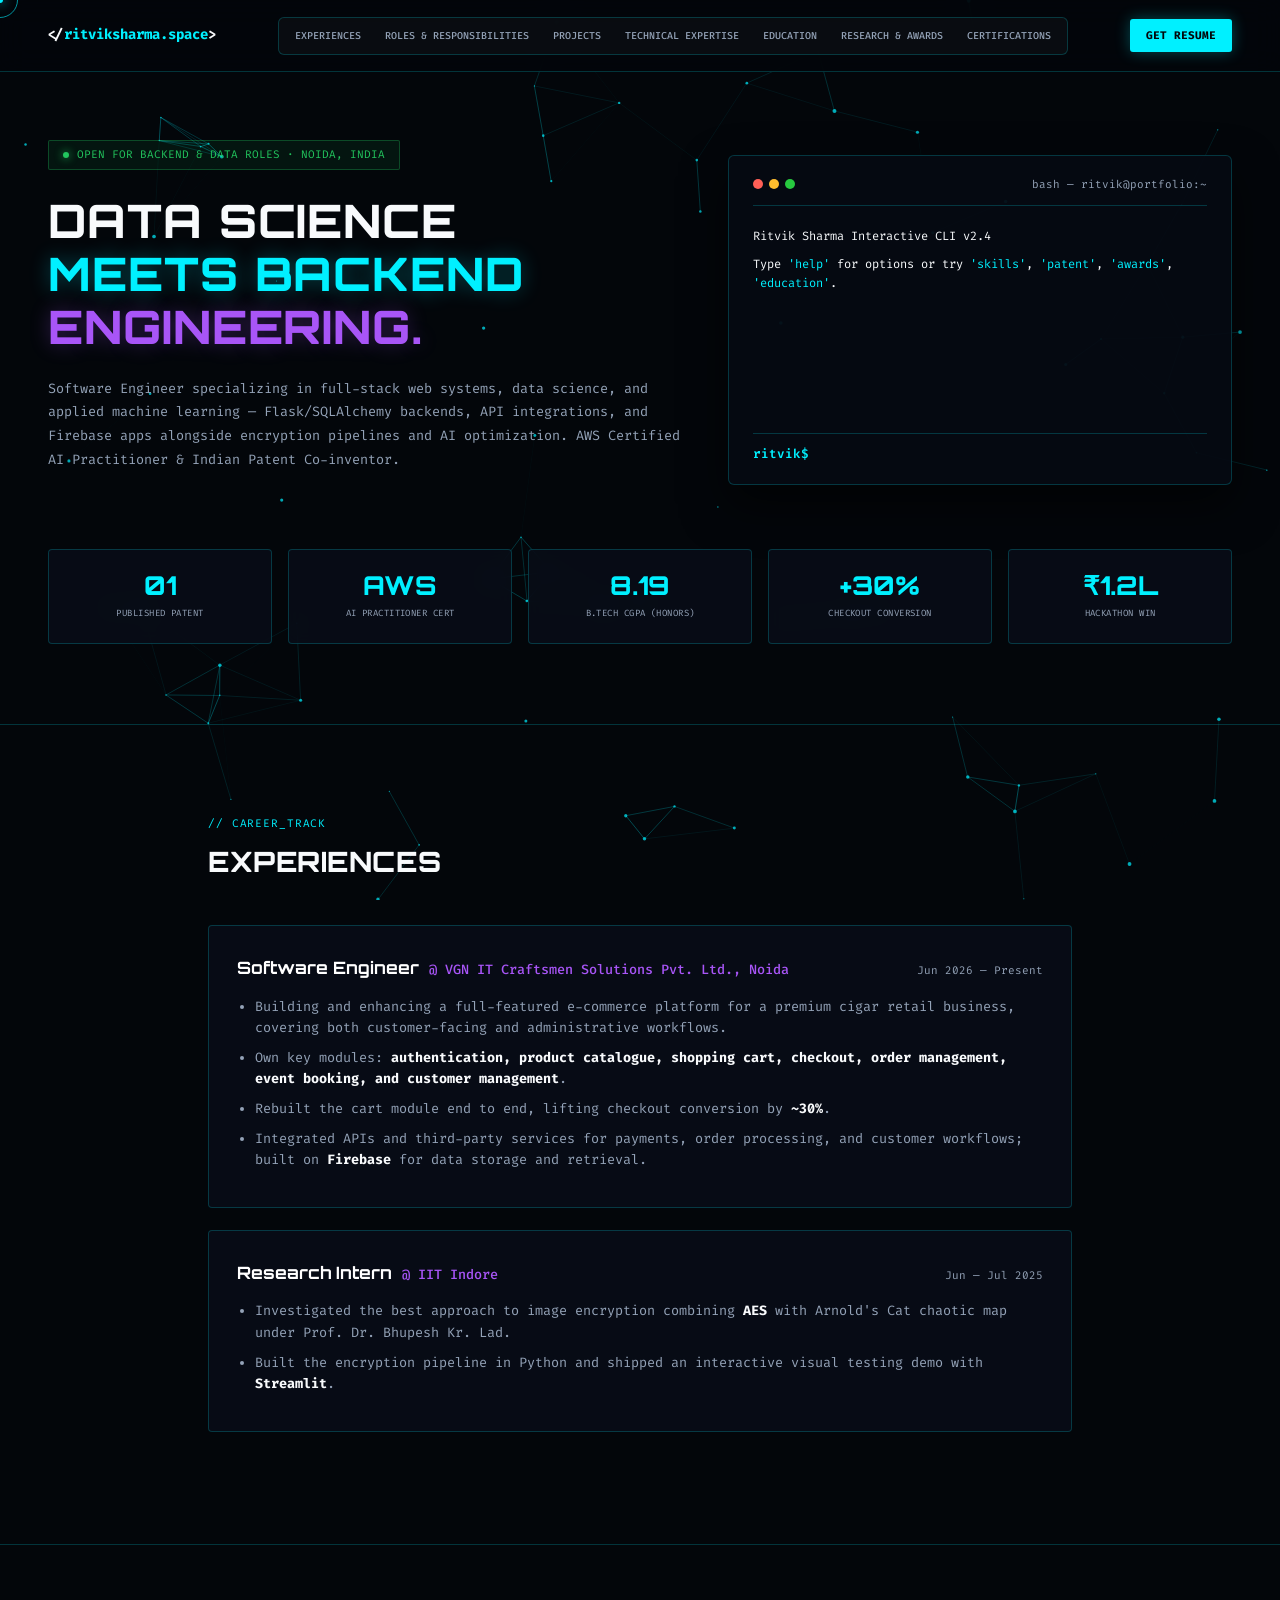
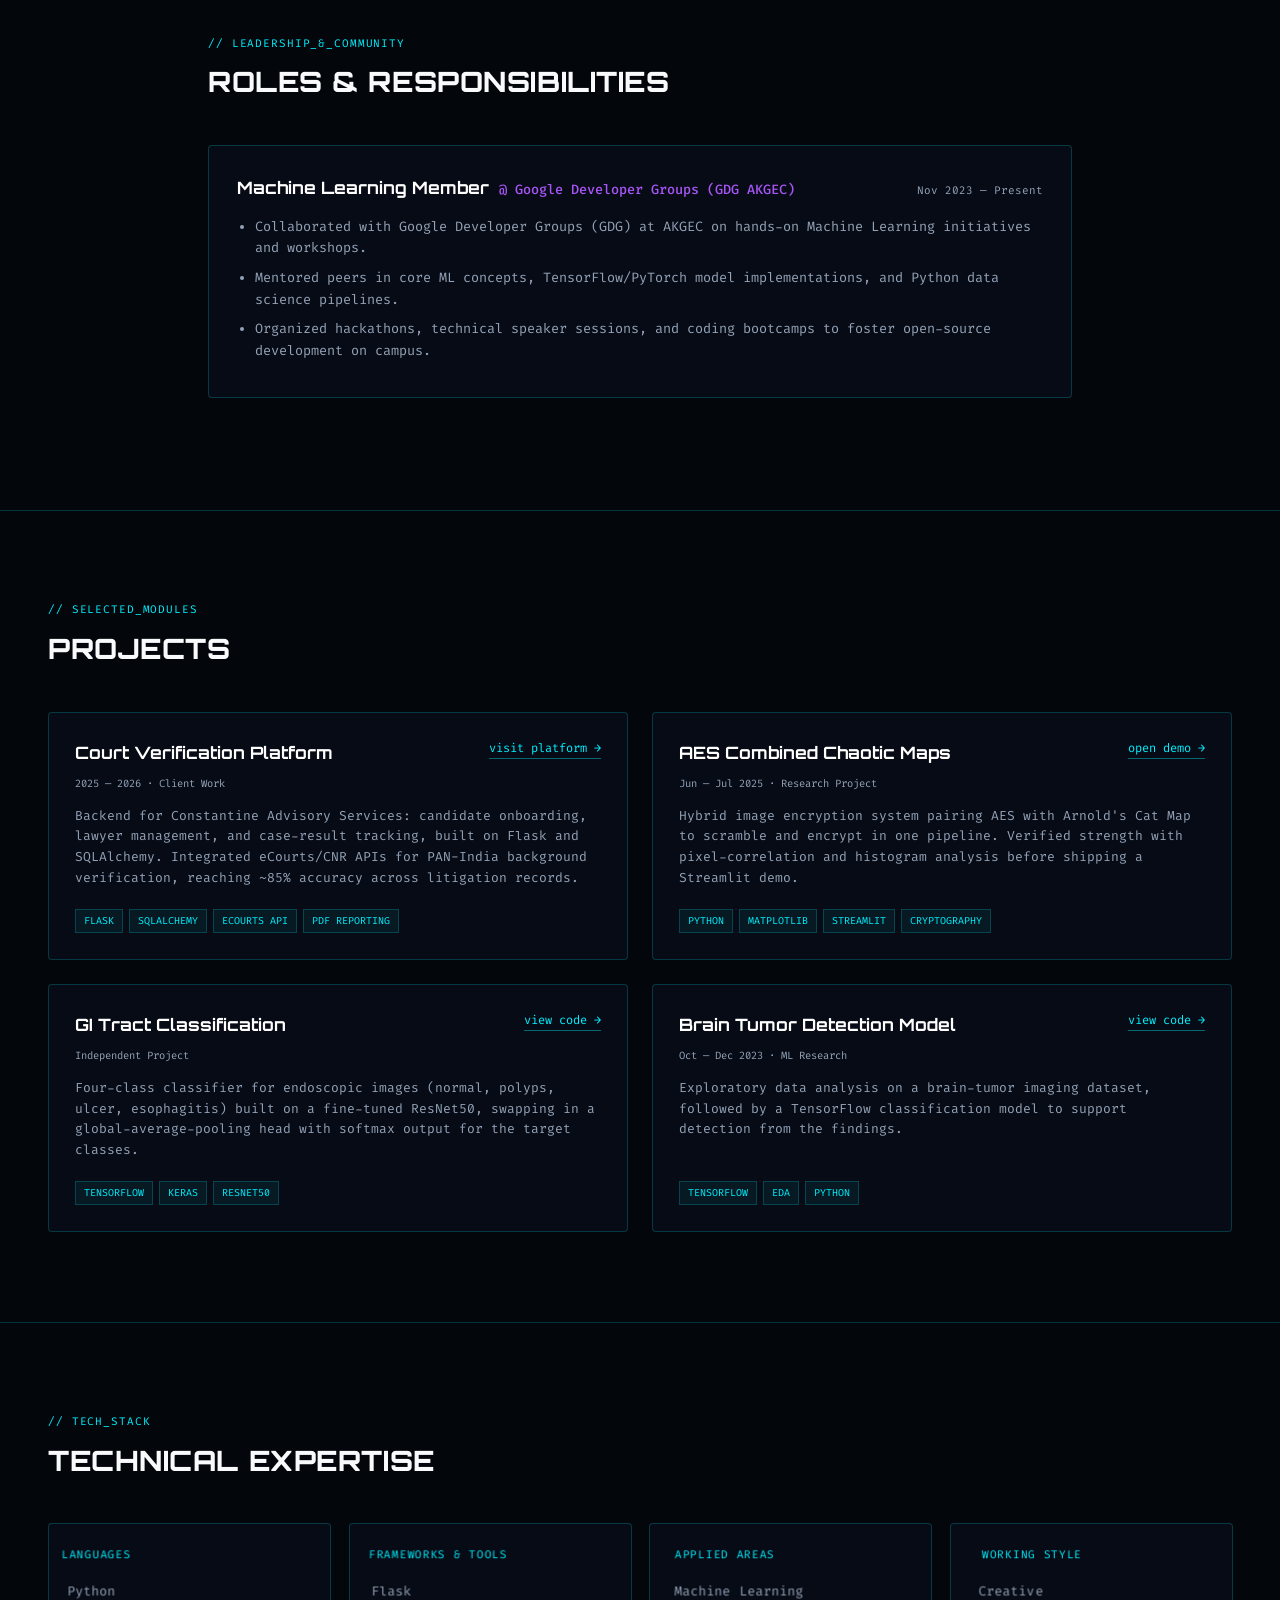
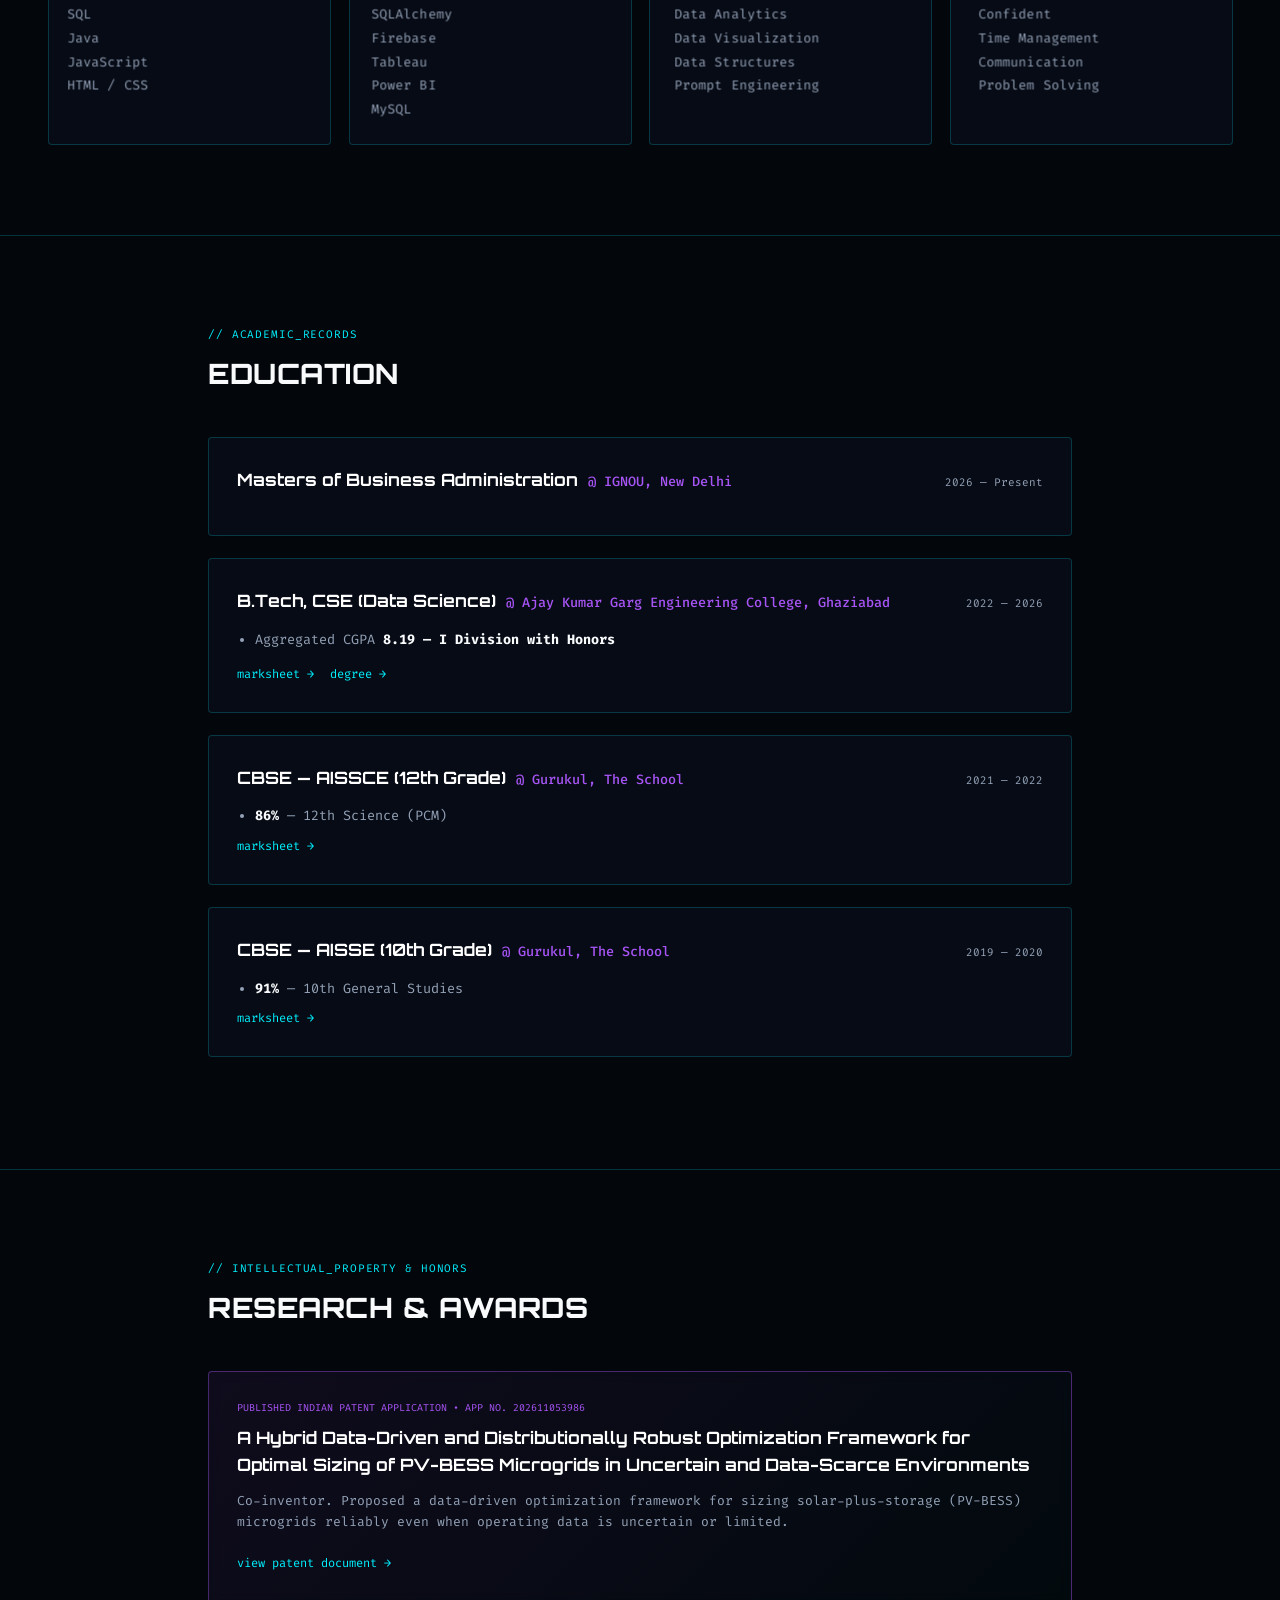
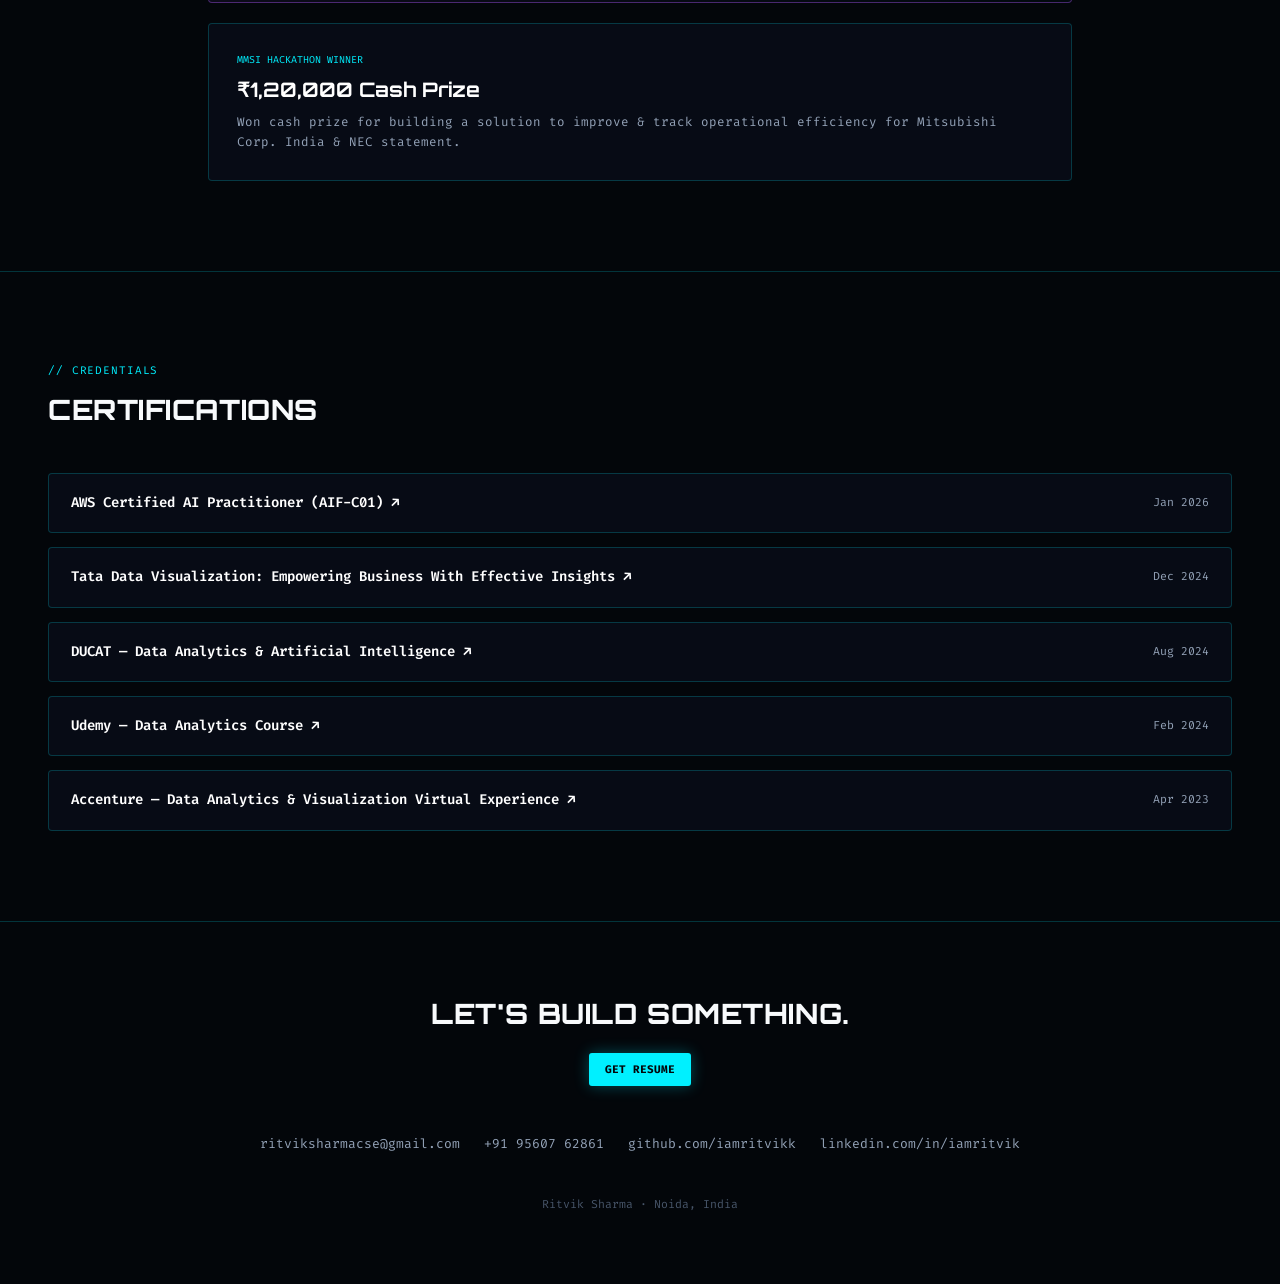
==== index.html @ 4db5ee93 "Rename Gemini Portfolio.html to index.html" ====
<!DOCTYPE html>
<html lang="en">
<head>
<meta charset="UTF-8">
<meta name="viewport" content="width=device-width, initial-scale=1.0">
<title>Ritvik Sharma — Software Engineer & Data Scientist</title>

<!-- Fonts: Orbitron (Headings) & Fira Code (Tech Body) -->
<link rel="preconnect" href="https://fonts.googleapis.com">
<link rel="preconnect" href="https://fonts.gstatic.com" crossorigin>
<link href="https://fonts.googleapis.com/css2?family=Fira+Code:wght@400;500;600;700&family=Orbitron:wght@600;700;800;900&display=swap" rel="stylesheet">

<style>
  :root {
    --space-black: #03060a;
    --card-bg: rgba(9, 14, 24, 0.85);
    --border-color: rgba(0, 240, 255, 0.2);
    --border-hover: rgba(0, 240, 255, 0.6);
    
    --text-primary: #f8fafc;
    --text-muted: #94a3b8;
    --text-faint: #475569;
    
    --cyan: #00f0ff;
    --cyan-dim: rgba(0, 240, 255, 0.1);
    --cyan-glow: rgba(0, 240, 255, 0.3);
    --purple: #a855f7;
    --green: #22c55e;
    
    --font-heading: 'Orbitron', sans-serif;
    --font-code: 'Fira Code', monospace;
  }

  *, *::before, *::after { box-sizing: border-box; }
  html { scroll-behavior: smooth; }
  
  body {
    margin: 0;
    background: var(--space-black);
    color: var(--text-primary);
    font-family: var(--font-code);
    line-height: 1.6;
    overflow-x: hidden;
    cursor: none;
  }

  #canvas-space {
    position: fixed; inset: 0; z-index: -1; pointer-events: none;
  }

  ::selection { background: var(--cyan); color: #000; }
  a { color: inherit; text-decoration: none; }

  /* Custom Cursor */
  .cursor-dot {
    position: fixed; top: 0; left: 0; width: 6px; height: 6px;
    background: var(--cyan); border-radius: 50%; pointer-events: none; z-index: 9999;
    box-shadow: 0 0 12px var(--cyan); transform: translate(-50%, -50%);
  }
  .cursor-ring {
    position: fixed; top: 0; left: 0; width: 36px; height: 36px;
    border: 1px solid var(--cyan); border-radius: 50%; pointer-events: none; z-index: 9998;
    transform: translate(-50%, -50%); transition: width 0.2s, height 0.2s, background 0.2s;
    opacity: 0.6;
  }
  .cursor-ring.hover {
    width: 52px; height: 52px; background: rgba(0, 240, 255, 0.1); opacity: 1;
  }
  @media (pointer: coarse){ .cursor-dot, .cursor-ring { display: none; } body { cursor: auto; } }

  .container { max-width: 1240px; margin: 0 auto; padding: 0 28px; }
  .container-narrow { max-width: 920px; margin: 0 auto; padding: 0 28px; }

  /* Navbar */
  nav {
    position: fixed; top: 0; left: 0; right: 0; z-index: 500;
    height: 72px; background: rgba(3, 6, 10, 0.9);
    backdrop-filter: blur(14px); border-bottom: 1px solid var(--border-color);
    display: flex; align-items: center;
  }
  nav .container { display: flex; justify-content: space-between; align-items: center; width: 100%; }
  
  /* Brand Logo */
  .logo { font-size: 14px; font-weight: 700; color: var(--text-primary); font-family: var(--font-code); }
  .logo span { color: var(--cyan); font-weight: 800; }
  
  /* Nav Tabs */
  .nav-menu { 
    display: flex; 
    gap: 4px; 
    background: rgba(255, 255, 255, 0.03); 
    padding: 5px 6px; 
    border-radius: 6px; 
    border: 1px solid var(--border-color); 
    font-family: var(--font-code);
  }
  .nav-menu a { 
    font-size: 10px; 
    color: var(--text-muted); 
    padding: 5px 10px; 
    border-radius: 4px; 
    transition: all 0.2s ease; 
    font-weight: 500;
  }
  .nav-menu a:hover { 
    color: var(--cyan); 
    background: rgba(0, 240, 255, 0.1); 
    box-shadow: 0 0 10px rgba(0, 240, 255, 0.2); 
  }
  
  .btn-cv {
    font-size: 11px; font-weight: 700; color: var(--space-black);
    background: var(--cyan); padding: 8px 16px; border-radius: 3px;
    box-shadow: 0 0 15px var(--cyan-glow); transition: 0.2s ease;
    font-family: var(--font-code);
  }
  .btn-cv:hover { transform: translateY(-2px); box-shadow: 0 0 25px var(--cyan); }

  /* Hero Section */
  header.hero { padding: 140px 0 60px; }
  .hero-grid { 
    display: grid; 
    grid-template-columns: 1.2fr 0.95fr; 
    gap: 44px; 
    align-items: center; 
  }
  
  .badge {
    display: inline-flex; align-items: center; gap: 8px;
    font-size: 11px; color: var(--green); background: rgba(34, 197, 94, 0.08);
    border: 1px solid rgba(34, 197, 94, 0.3); padding: 5px 14px; margin-bottom: 24px;
    border-radius: 2px; font-family: var(--font-code);
  }
  .badge-dot { width: 6px; height: 6px; background: var(--green); border-radius: 50%; box-shadow: 0 0 8px var(--green); }

  h1.title {
    font-family: var(--font-heading) !important;
    font-size: clamp(32px, 3.6vw, 48px);
    font-weight: 800;
    line-height: 1.15;
    letter-spacing: 0.02em;
    margin: 0 0 24px;
    text-transform: uppercase;
  }
  h1.title .line-cyan { color: var(--cyan); text-shadow: 0 0 20px rgba(0,240,255,0.3); }
  h1.title .line-purple { color: var(--purple); text-shadow: 0 0 20px rgba(168,85,247,0.3); }

  p.tagline { font-size: 13.5px; color: var(--text-muted); margin-bottom: 28px; line-height: 1.75; max-width: 640px; font-family: var(--font-code); }

  /* Terminal Box */
  .terminal-box {
    background: rgba(6, 10, 18, 0.95);
    border: 1px solid var(--border-color);
    border-radius: 6px;
    padding: 20px 24px;
    font-size: 12.5px;
    box-shadow: 0 20px 45px rgba(0,0,0,0.6);
    width: 100%;
    min-height: 330px;
    display: flex; flex-direction: column; justify-content: space-between;
    font-family: var(--font-code);
  }
  .term-header {
    display: flex; align-items: center; justify-content: space-between;
    border-bottom: 1px solid var(--border-color);
    padding-bottom: 12px; margin-bottom: 16px;
  }
  .term-dots { display: flex; gap: 6px; }
  .term-btn { width: 10px; height: 10px; border-radius: 50%; }
  .term-btn.red { background: #ff5f56; }
  .term-btn.yellow { background: #ffbd2e; }
  .term-btn.green { background: #27c93f; }
  .term-title { font-size: 11px; color: var(--text-muted); }

  .term-body {
    height: 200px;
    overflow-y: auto;
    font-family: var(--font-code);
    padding-right: 6px;
  }
  .term-body::-webkit-scrollbar { width: 4px; }
  .term-body::-webkit-scrollbar-thumb { background: var(--border-color); border-radius: 4px; }
  
  .term-line { margin-bottom: 8px; font-size: 12px; }
  .term-prompt { color: var(--cyan); font-weight: 600; }
  .term-input {
    background: none; border: none; color: var(--text-primary);
    font-family: inherit; font-size: inherit; outline: none; width: 75%;
  }

  /* 5-Metrics Grid */
  .metrics-grid {
    display: grid;
    grid-template-columns: repeat(5, 1fr);
    gap: 16px;
    margin: 50px 0 20px;
  }
  .metric-card {
    background: var(--card-bg);
    border: 1px solid var(--border-color);
    padding: 22px 14px;
    text-align: center;
    backdrop-filter: blur(8px);
    transition: transform 0.25s ease, border-color 0.25s ease, box-shadow 0.25s ease;
    border-radius: 4px;
  }
  .metric-card:hover { 
    transform: translateY(-4px); 
    border-color: var(--cyan); 
    box-shadow: 0 10px 25px -10px var(--cyan-glow); 
  }
  .metric-num { 
    font-family: var(--font-heading) !important; 
    font-size: 26px; 
    font-weight: 800; 
    color: var(--cyan); 
    line-height: 1; 
  }
  .metric-label { font-size: 9px; color: var(--text-muted); margin-top: 8px; letter-spacing: 0.05em; text-transform: uppercase; font-family: var(--font-code); }

  /* Section Styling */
  section { padding: 90px 0; border-top: 1px solid var(--border-color); }
  .sec-tag { font-size: 11px; color: var(--cyan); margin-bottom: 8px; letter-spacing: 0.08em; font-family: var(--font-code); }
  .sec-title { font-family: var(--font-heading) !important; font-size: 28px; font-weight: 800; margin: 0 0 40px; letter-spacing: 0.02em; text-transform: uppercase; }

  /* Cards Layout */
  .exp-card {
    background: var(--card-bg); border: 1px solid var(--border-color);
    padding: 28px; margin-bottom: 22px; backdrop-filter: blur(8px);
    transition: 0.25s ease; border-radius: 4px;
  }
  .exp-card:hover { border-color: var(--border-hover); }
  .exp-head { display: flex; justify-content: space-between; align-items: baseline; margin-bottom: 14px; flex-wrap: wrap; gap: 8px; }
  .exp-role { font-size: 17px; font-weight: 700; color: #fff; font-family: var(--font-heading); }
  .exp-company { color: var(--purple); font-size: 13.5px; font-weight: 500; }
  .exp-date { font-size: 11px; color: var(--text-muted); font-family: var(--font-code); }
  .exp-list { padding-left: 18px; margin: 0; font-size: 13.5px; color: var(--text-muted); font-family: var(--font-code); }
  .exp-list li { margin-bottom: 8px; }
  .exp-list li strong { color: var(--text-primary); }

  .grid-2 { display: grid; grid-template-columns: 1fr 1fr; gap: 24px; }
  .proj-card {
    background: var(--card-bg); border: 1px solid var(--border-color);
    padding: 26px; backdrop-filter: blur(8px); transition: 0.25s ease;
    display: flex; flex-direction: column; justify-content: space-between; border-radius: 4px;
  }
  .proj-card:hover { border-color: var(--cyan); transform: translateY(-3px); }
  .proj-header { display: flex; justify-content: space-between; align-items: flex-start; margin-bottom: 10px; }
  .proj-title { font-size: 17px; font-weight: 700; margin: 0; color: #fff; font-family: var(--font-heading); }
  .proj-link { font-size: 12px; color: var(--cyan); border-bottom: 1px solid rgba(0,240,255,0.4); font-family: var(--font-code); }
  .proj-link:hover { border-color: var(--cyan); }
  .proj-date { font-size: 10.5px; color: var(--text-muted); margin-bottom: 10px; font-family: var(--font-code); }
  .proj-desc { font-size: 13px; color: var(--text-muted); margin-bottom: 20px; line-height: 1.6; font-family: var(--font-code); }
  .tags { display: flex; gap: 6px; flex-wrap: wrap; font-family: var(--font-code); }
  .tag { font-size: 10px; background: rgba(0,240,255,0.06); border: 1px solid var(--border-color); color: var(--cyan); padding: 3px 8px; }

  /* Interactive Parallax 3D Tilt Skill Box */
  .skills-grid { display: grid; grid-template-columns: repeat(4, 1fr); gap: 18px; perspective: 1000px; }
  .skill-box {
    background: var(--card-bg); border: 1px solid var(--border-color);
    padding: 24px; border-radius: 4px;
    transition: transform 0.15s ease-out, border-color 0.25s ease, box-shadow 0.25s ease;
    transform-style: preserve-3d;
    will-change: transform;
  }
  .skill-box:hover {
    border-color: var(--cyan);
    box-shadow: 0 12px 30px -10px var(--cyan-glow);
  }
  .skill-title { font-size: 11px; color: var(--cyan); margin-bottom: 14px; letter-spacing: 0.05em; font-family: var(--font-code); transform: translateZ(20px); }
  .skill-items { font-size: 13px; color: var(--text-muted); line-height: 1.8; font-family: var(--font-code); transform: translateZ(10px); }

  .cert-list { display: flex; flex-direction: column; gap: 14px; }
  .cert-row {
    background: var(--card-bg); border: 1px solid var(--border-color);
    padding: 18px 22px; display: flex; justify-content: space-between; align-items: center;
    transition: border-color 0.2s ease; text-decoration: none; border-radius: 4px;
  }
  .cert-row:hover { border-color: var(--cyan); }
  .cert-name { font-size: 14px; font-weight: 600; color: #fff; font-family: var(--font-code); }
  .cert-date { font-size: 11.5px; color: var(--text-muted); font-family: var(--font-code); }

  /* Contact Links */
  .contact-links { display: flex; justify-content: center; gap: 24px; flex-wrap: wrap; margin-top: 24px; font-size: 13px; font-family: var(--font-code); }
  .contact-links a { color: var(--text-muted); border-bottom: 1px solid transparent; transition: 0.2s ease; }
  .contact-links a:hover { color: var(--cyan); border-color: var(--cyan); }

  @media (max-width: 960px) {
    .hero-grid, .grid-2 { grid-template-columns: 1fr; }
    .metrics-grid { grid-template-columns: repeat(3, 1fr); }
    .skills-grid { grid-template-columns: 1fr 1fr; }
    .nav-menu { display: none; }
  }
  @media (max-width: 600px) {
    .metrics-grid { grid-template-columns: repeat(2, 1fr); }
    .skills-grid { grid-template-columns: 1fr; }
  }
</style>
</head>
<body>

<canvas id="canvas-space"></canvas>

<div class="cursor-dot"></div>
<div class="cursor-ring"></div>

<nav>
  <div class="container">
    <div class="logo">&lt;/<span>ritviksharma.space</span>&gt;</div>
    <div class="nav-menu">
      <a href="#exp">EXPERIENCES</a>
      <a href="#roles">ROLES & RESPONSIBILITIES</a>
      <a href="#projects">PROJECTS</a>
      <a href="#skills">TECHNICAL EXPERTISE</a>
      <a href="#education">EDUCATION</a>
      <a href="#patent">RESEARCH & AWARDS</a>
      <a href="#certs">CERTIFICATIONS</a>
    </div>
    <a href="https://drive.google.com/file/d/1qfiK1FKWJIVR60XQjQJzer3CBf5cK1Fj/view?usp=sharing" target="_blank" class="btn-cv">GET RESUME</a>
  </div>
</nav>

<header class="hero">
  <div class="container">
    <div class="hero-grid">
      <div>
        <div class="badge"><span class="badge-dot"></span> OPEN FOR BACKEND & DATA ROLES · NOIDA, INDIA</div>
        <h1 class="title">
          DATA SCIENCE<br>
          <span class="line-cyan">MEETS BACKEND</span><br>
          <span class="line-purple">ENGINEERING.</span>
        </h1>
        <p class="tagline">Software Engineer specializing in full-stack web systems, data science, and applied machine learning — Flask/SQLAlchemy backends, API integrations, and Firebase apps alongside encryption pipelines and AI optimization. AWS Certified AI Practitioner & Indian Patent Co-inventor.</p>
      </div>

      <!-- Desktop Terminal -->
      <div class="terminal-box">
        <div class="term-header">
          <div class="term-dots">
            <div class="term-btn red"></div>
            <div class="term-btn yellow"></div>
            <div class="term-btn green"></div>
          </div>
          <span class="term-title">bash — ritvik@portfolio:~</span>
        </div>
        <div class="term-body" id="term-output">
          <div class="term-line">Ritvik Sharma Interactive CLI v2.4</div>
          <div class="term-line">Type <span style="color:var(--cyan)">'help'</span> for options or try <span style="color:var(--cyan)">'skills'</span>, <span style="color:var(--cyan)">'patent'</span>, <span style="color:var(--cyan)">'awards'</span>, <span style="color:var(--cyan)">'education'</span>.</div>
          <div class="term-line">&nbsp;</div>
        </div>
        <div style="display:flex; align-items:center; border-top: 1px solid var(--border-color); padding-top: 10px;">
          <span class="term-prompt">ritvik$&nbsp;</span>
          <input type="text" class="term-input" id="term-input" autofocus autocomplete="off">
        </div>
      </div>
    </div>

    <!-- 5-Metrics Grid -->
    <div class="metrics-grid">
      <div class="metric-card">
        <div class="metric-num">01</div>
        <div class="metric-label">PUBLISHED PATENT</div>
      </div>
      <div class="metric-card">
        <div class="metric-num">AWS</div>
        <div class="metric-label">AI PRACTITIONER CERT</div>
      </div>
      <div class="metric-card">
        <div class="metric-num">8.19</div>
        <div class="metric-label">B.TECH CGPA (HONORS)</div>
      </div>
      <div class="metric-card">
        <div class="metric-num">+30%</div>
        <div class="metric-label">CHECKOUT CONVERSION</div>
      </div>
      <div class="metric-card">
        <div class="metric-num">₹1.2L</div>
        <div class="metric-label">HACKATHON WIN</div>
      </div>
    </div>
  </div>
</header>

<!-- SECTION 1: EXPERIENCES -->
<section id="exp">
  <div class="container-narrow">
    <div class="sec-tag">// CAREER_TRACK</div>
    <h2 class="sec-title">EXPERIENCES</h2>

    <div class="exp-card">
      <div class="exp-head">
        <div>
          <span class="exp-role">Software Engineer</span>
          <span class="exp-company">@ VGN IT Craftsmen Solutions Pvt. Ltd., Noida</span>
        </div>
        <div class="exp-date">Jun 2026 — Present</div>
      </div>
      <ul class="exp-list">
        <li>Building and enhancing a full-featured e-commerce platform for a premium cigar retail business, covering both customer-facing and administrative workflows.</li>
        <li>Own key modules: <strong>authentication, product catalogue, shopping cart, checkout, order management, event booking, and customer management</strong>.</li>
        <li>Rebuilt the cart module end to end, lifting checkout conversion by <strong>~30%</strong>.</li>
        <li>Integrated APIs and third-party services for payments, order processing, and customer workflows; built on <strong>Firebase</strong> for data storage and retrieval.</li>
      </ul>
    </div>

    <div class="exp-card">
      <div class="exp-head">
        <div>
          <span class="exp-role">Research Intern</span>
          <span class="exp-company">@ IIT Indore</span>
        </div>
        <div class="exp-date">Jun — Jul 2025</div>
      </div>
      <ul class="exp-list">
        <li>Investigated the best approach to image encryption combining <strong>AES</strong> with Arnold's Cat chaotic map under Prof. Dr. Bhupesh Kr. Lad.</li>
        <li>Built the encryption pipeline in Python and shipped an interactive visual testing demo with <strong>Streamlit</strong>.</li>
      </ul>
    </div>
  </div>
</section>

<!-- SECTION 2: ROLES AND RESPONSIBILITIES -->
<section id="roles">
  <div class="container-narrow">
    <div class="sec-tag">// LEADERSHIP_&_COMMUNITY</div>
    <h2 class="sec-title">ROLES & RESPONSIBILITIES</h2>

    <div class="exp-card">
      <div class="exp-head">
        <div>
          <span class="exp-role">Machine Learning Member</span>
          <span class="exp-company">@ Google Developer Groups (GDG AKGEC)</span>
        </div>
        <div class="exp-date">Nov 2023 — Present</div>
      </div>
      <ul class="exp-list">
        <li>Collaborated with Google Developer Groups (GDG) at AKGEC on hands-on Machine Learning initiatives and workshops.</li>
        <li>Mentored peers in core ML concepts, TensorFlow/PyTorch model implementations, and Python data science pipelines.</li>
        <li>Organized hackathons, technical speaker sessions, and coding bootcamps to foster open-source development on campus.</li>
      </ul>
    </div>
  </div>
</section>

<!-- SECTION 3: PROJECTS -->
<section id="projects">
  <div class="container">
    <div class="sec-tag">// SELECTED_MODULES</div>
    <h2 class="sec-title">PROJECTS</h2>

    <div class="grid-2">
      <div class="proj-card">
        <div>
          <div class="proj-header">
            <h3 class="proj-title">Court Verification Platform</h3>
            <a href="http://client.constantineadvisoryservices.com/" target="_blank" class="proj-link">visit platform →</a>
          </div>
          <div class="proj-date">2025 — 2026 · Client Work</div>
          <p class="proj-desc">Backend for Constantine Advisory Services: candidate onboarding, lawyer management, and case-result tracking, built on Flask and SQLAlchemy. Integrated eCourts/CNR APIs for PAN-India background verification, reaching ~85% accuracy across litigation records.</p>
        </div>
        <div class="tags">
          <span class="tag">FLASK</span>
          <span class="tag">SQLALCHEMY</span>
          <span class="tag">ECOURTS API</span>
          <span class="tag">PDF REPORTING</span>
        </div>
      </div>

      <div class="proj-card">
        <div>
          <div class="proj-header">
            <h3 class="proj-title">AES Combined Chaotic Maps</h3>
            <a href="https://aes-image-encryption-combined-with-chaos-map.streamlit.app/" target="_blank" class="proj-link">open demo →</a>
          </div>
          <div class="proj-date">Jun — Jul 2025 · Research Project</div>
          <p class="proj-desc">Hybrid image encryption system pairing AES with Arnold's Cat Map to scramble and encrypt in one pipeline. Verified strength with pixel-correlation and histogram analysis before shipping a Streamlit demo.</p>
        </div>
        <div class="tags">
          <span class="tag">PYTHON</span>
          <span class="tag">MATPLOTLIB</span>
          <span class="tag">STREAMLIT</span>
          <span class="tag">CRYPTOGRAPHY</span>
        </div>
      </div>

      <div class="proj-card">
        <div>
          <div class="proj-header">
            <h3 class="proj-title">GI Tract Classification</h3>
            <a href="https://github.com/iamritvikk/GI_Tract_Classification" target="_blank" class="proj-link">view code →</a>
          </div>
          <div class="proj-date">Independent Project</div>
          <p class="proj-desc">Four-class classifier for endoscopic images (normal, polyps, ulcer, esophagitis) built on a fine-tuned ResNet50, swapping in a global-average-pooling head with softmax output for the target classes.</p>
        </div>
        <div class="tags">
          <span class="tag">TENSORFLOW</span>
          <span class="tag">KERAS</span>
          <span class="tag">RESNET50</span>
        </div>
      </div>

      <div class="proj-card">
        <div>
          <div class="proj-header">
            <h3 class="proj-title">Brain Tumor Detection Model</h3>
            <a href="https://github.com/iamritvikk/Brain-Tumor-Detection-ML-Model" target="_blank" class="proj-link">view code →</a>
          </div>
          <div class="proj-date">Oct — Dec 2023 · ML Research</div>
          <p class="proj-desc">Exploratory data analysis on a brain-tumor imaging dataset, followed by a TensorFlow classification model to support detection from the findings.</p>
        </div>
        <div class="tags">
          <span class="tag">TENSORFLOW</span>
          <span class="tag">EDA</span>
          <span class="tag">PYTHON</span>
        </div>
      </div>
    </div>
  </div>
</section>

<!-- SECTION 4: TECHNICAL EXPERTISE (Interactive Cursor 3D Parallax Motion) -->
<section id="skills">
  <div class="container">
    <div class="sec-tag">// TECH_STACK</div>
    <h2 class="sec-title">TECHNICAL EXPERTISE</h2>

    <div class="skills-grid">
      <div class="skill-box" data-tilt>
        <div class="skill-title">LANGUAGES</div>
        <div class="skill-items">Python<br>SQL<br>Java<br>JavaScript<br>HTML / CSS</div>
      </div>
      <div class="skill-box" data-tilt>
        <div class="skill-title">FRAMEWORKS & TOOLS</div>
        <div class="skill-items">Flask<br>SQLAlchemy<br>Firebase<br>Tableau<br>Power BI<br>MySQL</div>
      </div>
      <div class="skill-box" data-tilt>
        <div class="skill-title">APPLIED AREAS</div>
        <div class="skill-items">Machine Learning<br>Data Analytics<br>Data Visualization<br>Data Structures<br>Prompt Engineering</div>
      </div>
      <div class="skill-box" data-tilt>
        <div class="skill-title">WORKING STYLE</div>
        <div class="skill-items">Creative<br>Confident<br>Time Management<br>Communication<br>Problem Solving</div>
      </div>
    </div>
  </div>
</section>

<!-- SECTION 5: EDUCATION -->
<section id="education">
  <div class="container-narrow">
    <div class="sec-tag">// ACADEMIC_RECORDS</div>
    <h2 class="sec-title">EDUCATION</h2>

    <div class="exp-card">
      <div class="exp-head">
        <div>
          <span class="exp-role">Masters of Business Administration</span>
          <span class="exp-company">@ IGNOU, New Delhi</span>
        </div>
        <div class="exp-date">2026 — Present</div>
      </div>
    </div>

    <div class="exp-card">
      <div class="exp-head">
        <div>
          <span class="exp-role">B.Tech, CSE (Data Science)</span>
          <span class="exp-company">@ Ajay Kumar Garg Engineering College, Ghaziabad</span>
        </div>
        <div class="exp-date">2022 — 2026</div>
      </div>
      <ul class="exp-list">
        <li>Aggregated CGPA <strong>8.19 — I Division with Honors</strong></li>
      </ul>
      <div style="margin-top: 14px; font-size: 12px; display: flex; gap: 16px; font-family: var(--font-code);">
        <a href="https://drive.google.com/file/d/1ye8o-e25Zfxh_meYYOfaHz-taDuSGW3w/view?usp=sharing" target="_blank" style="color: var(--cyan);">marksheet →</a>
        <a href="https://drive.google.com/file/d/1km0YpIKpOXW7B4vmWmDuDr1_5mCRgXcV/view?usp=sharing" target="_blank" style="color: var(--cyan);">degree →</a>
      </div>
    </div>

    <div class="exp-card">
      <div class="exp-head">
        <div>
          <span class="exp-role">CBSE — AISSCE (12th Grade)</span>
          <span class="exp-company">@ Gurukul, The School</span>
        </div>
        <div class="exp-date">2021 — 2022</div>
      </div>
      <ul class="exp-list">
        <li><strong>86%</strong> — 12th Science (PCM)</li>
      </ul>
      <div style="margin-top: 10px; font-size: 12px; font-family: var(--font-code);">
        <a href="https://drive.google.com/file/d/12ZNYxtIVHv8FeV11aQ64ShBkRnYkoyQk/view?usp=sharing" target="_blank" style="color: var(--cyan);">marksheet →</a>
      </div>
    </div>

    <div class="exp-card">
      <div class="exp-head">
        <div>
          <span class="exp-role">CBSE — AISSE (10th Grade)</span>
          <span class="exp-company">@ Gurukul, The School</span>
        </div>
        <div class="exp-date">2019 — 2020</div>
      </div>
      <ul class="exp-list">
        <li><strong>91%</strong> — 10th General Studies</li>
      </ul>
      <div style="margin-top: 10px; font-size: 12px; font-family: var(--font-code);">
        <a href="https://drive.google.com/file/d/1eUPi7eZ0S5Naw1O26-wuyGLAaOrFxGn_/view?usp=sharing" target="_blank" style="color: var(--cyan);">marksheet →</a>
      </div>
    </div>
  </div>
</section>

<!-- SECTION 6: RESEARCH AND AWARDS -->
<section id="patent">
  <div class="container-narrow">
    <div class="sec-tag">// INTELLECTUAL_PROPERTY & HONORS</div>
    <h2 class="sec-title">RESEARCH & AWARDS</h2>

    <div class="exp-card" style="border-color: rgba(168, 85, 247, 0.4); background: linear-gradient(135deg, rgba(168,85,247,0.08), rgba(0,240,255,0.02)); margin-bottom: 20px;">
      <div style="font-size:10px; color:var(--purple); margin-bottom:8px; font-family: var(--font-code);">PUBLISHED INDIAN PATENT APPLICATION • APP NO. 202611053986</div>
      <h3 style="font-size:17px; font-weight:700; margin:0 0 12px; color:#fff; font-family:var(--font-heading);">A Hybrid Data-Driven and Distributionally Robust Optimization Framework for Optimal Sizing of PV-BESS Microgrids in Uncertain and Data-Scarce Environments</h3>
      <p style="font-size:13px; color:var(--text-muted); margin-bottom:16px; font-family: var(--font-code);">
        Co-inventor. Proposed a data-driven optimization framework for sizing solar-plus-storage (PV-BESS) microgrids reliably even when operating data is uncertain or limited.
      </p>
      <a href="https://drive.google.com/file/d/1gn1wVUwPsva0RPkm7hrxQIEG05N6h-BD/view?usp=sharing" target="_blank" style="font-size:12px; color:var(--cyan); font-family: var(--font-code);">view patent document →</a>
    </div>

    <div class="exp-card" style="margin:0;">
      <div style="font-size:10px; color:var(--cyan); margin-bottom:6px; font-family: var(--font-code);">MMSI HACKATHON WINNER</div>
      <div style="font-size:20px; font-weight:700; color:#fff; margin-bottom:6px; font-family:var(--font-heading);">₹1,20,000 Cash Prize</div>
      <div style="font-size:12.5px; color:var(--text-muted); font-family: var(--font-code);">Won cash prize for building a solution to improve & track operational efficiency for Mitsubishi Corp. India & NEC statement.</div>
    </div>
  </div>
</section>

<!-- SECTION 7: CERTIFICATIONS -->
<section id="certs">
  <div class="container">
    <div class="sec-tag">// CREDENTIALS</div>
    <h2 class="sec-title">CERTIFICATIONS</h2>

    <div class="cert-list">
      <a class="cert-row" href="https://cp.certmetrics.com/amazon/en/public/verify/credential/8df854603dd34f0cb74a8ce2ef66c329" target="_blank" rel="noopener">
        <span class="cert-name">AWS Certified AI Practitioner (AIF-C01) ↗</span>
        <span class="cert-date">Jan 2026</span>
      </a>
      <a class="cert-row" href="https://drive.google.com/file/d/1MXIOc6kX80G8pXTSvvla49t81fet7EKY/view" target="_blank" rel="noopener">
        <span class="cert-name">Tata Data Visualization: Empowering Business With Effective Insights ↗</span>
        <span class="cert-date">Dec 2024</span>
      </a>
      <a class="cert-row" href="https://drive.google.com/file/d/1zGpDZtG7RVyNJlF9uZ4Y5jR0hvls-1cL/view" target="_blank" rel="noopener">
        <span class="cert-name">DUCAT — Data Analytics & Artificial Intelligence ↗</span>
        <span class="cert-date">Aug 2024</span>
      </a>
      <a class="cert-row" href="https://drive.google.com/file/d/1E6bHosX7yyWn3BJh7Itv7PPolu3v00ip/view" target="_blank" rel="noopener">
        <span class="cert-name">Udemy — Data Analytics Course ↗</span>
        <span class="cert-date">Feb 2024</span>
      </a>
      <a class="cert-row" href="https://drive.google.com/file/d/1JbVs9Mx2hZrQuOnUHnOHv_Qi9Ek5WK78/view" target="_blank" rel="noopener">
        <span class="cert-name">Accenture — Data Analytics & Visualization Virtual Experience ↗</span>
        <span class="cert-date">Apr 2023</span>
      </a>
    </div>
  </div>
</section>

<footer id="contact" style="padding: 70px 0; text-align: center; border-top: 1px solid var(--border-color);">
  <div class="container-narrow">
    <h2 class="sec-title" style="margin-bottom: 16px;">LET'S BUILD SOMETHING.</h2>
    <a href="https://drive.google.com/file/d/1qfiK1FKWJIVR60XQjQJzer3CBf5cK1Fj/view?usp=sharing" target="_blank" class="btn-cv" style="display:inline-block; margin-bottom: 24px;">GET RESUME</a>
    
    <div class="contact-links">
      <a href="mailto:ritviksharmacse@gmail.com">ritviksharmacse@gmail.com</a>
      <a href="tel:+919560762861">+91 95607 62861</a>
      <a href="https://github.com/iamritvikk" target="_blank" rel="noopener">github.com/iamritvikk</a>
      <a href="https://linkedin.com/in/iamritvik" target="_blank" rel="noopener">linkedin.com/in/iamritvik</a>
    </div>

    <div style="font-size:11.5px; color:var(--text-faint); margin-top: 40px; font-family: var(--font-code);">
      Ritvik Sharma · Noida, India
    </div>
  </div>
</footer>

<script>
  // Dynamic Starfield Engine
  (function(){
    const canvas = document.getElementById('canvas-space');
    const ctx = canvas.getContext('2d');
    let w, h, points = [];

    function resize(){ w = canvas.width = window.innerWidth; h = canvas.height = window.innerHeight; }
    
    function init(){
      resize();
      points = Array.from({length: 75}, () => ({
        x: Math.random()*w, y: Math.random()*h,
        vx: (Math.random()-0.5)*0.4, vy: (Math.random()-0.5)*0.4,
        r: Math.random()*1.5 + 0.5
      }));
    }

    function draw(){
      ctx.clearRect(0, 0, w, h);
      for(let i=0; i<points.length; i++){
        let p = points[i];
        p.x += p.vx; p.y += p.vy;
        if(p.x < 0 || p.x > w) p.vx *= -1;
        if(p.y < 0 || p.y > h) p.vy *= -1;

        ctx.fillStyle = "rgba(0, 240, 255, 0.7)";
        ctx.beginPath(); ctx.arc(p.x, p.y, p.r, 0, Math.PI*2); ctx.fill();

        for(let j=i+1; j<points.length; j++){
          let p2 = points[j];
          let dist = Math.hypot(p.x - p2.x, p.y - p2.y);
          if(dist < 110){
            ctx.strokeStyle = `rgba(0, 240, 255, ${1 - dist/110})`;
            ctx.lineWidth = 0.4;
            ctx.beginPath(); ctx.moveTo(p.x, p.y); ctx.lineTo(p2.x, p2.y); ctx.stroke();
          }
        }
      }
      requestAnimationFrame(draw);
    }
    window.addEventListener('resize', resize);
    init(); draw();
  })();

  // CLI Terminal Script
  (function(){
    const input = document.getElementById('term-input');
    const output = document.getElementById('term-output');

    const commands = {
      'help': 'Available: [skills, patent, awards, experience, roles, education, certs, clear, contact]',
      'skills': 'Languages: Python, SQL, Java, JS | Frameworks: Flask, SQLAlchemy, Firebase | ML: TensorFlow, Data Analytics',
      'patent': 'App No. 202611053986 — Optimal Sizing of PV-BESS Microgrids in Data-Scarce Environments',
      'awards': 'Winner ₹1,20,000 — MMSI Hackathon (NEC & Mitsubishi Corp. India)',
      'experience': 'Software Engineer @ VGN IT Craftsmen Solutions | Research Intern @ IIT Indore',
      'roles': 'Machine Learning Member @ GDG AKGEC',
      'education': 'B.Tech CSE (Data Science) @ AKGEC (8.19 CGPA) | MBA @ IGNOU',
      'certs': 'AWS Certified AI Practitioner (AIF-C01) | Tata Data Visualization | DUCAT AI',
      'contact': 'Email: ritviksharmacse@gmail.com | Phone: +91 95607 62861 | GitHub: iamritvikk'
    };

    input.addEventListener('keydown', function(e){
      if(e.key === 'Enter'){
        const val = input.value.trim().toLowerCase();
        const line = document.createElement('div');
        line.className = 'term-line';
        line.innerHTML = `<span class="term-prompt">ritvik$&nbsp;</span>${val}`;
        output.appendChild(line);

        if(val === 'clear'){
          output.innerHTML = '';
        } else {
          const res = document.createElement('div');
          res.className = 'term-line';
          res.style.color = 'var(--text-muted)';
          res.textContent = commands[val] || `Command not found: '${val}'. Type 'help'.`;
          output.appendChild(res);
        }
        input.value = '';
        output.scrollTop = output.scrollHeight;
      }
    });
  })();

  // Custom Cursor Script
  (function(){
    if(matchMedia('(pointer: coarse)').matches) return;
    const dot = document.querySelector('.cursor-dot');
    const ring = document.querySelector('.cursor-ring');
    let mx=0, my=0, rx=0, ry=0;
    window.addEventListener('mousemove', e => {
      mx = e.clientX; my = e.clientY;
      dot.style.left = mx + 'px'; dot.style.top = my + 'px';
    });
    function animate(){
      rx += (mx - rx) * 0.2; ry += (my - ry) * 0.2;
      ring.style.left = rx + 'px'; ring.style.top = ry + 'px';
      requestAnimationFrame(animate);
    }
    animate();
    document.querySelectorAll('a, button, input').forEach(el => {
      el.addEventListener('mouseenter', () => ring.classList.add('hover'));
      el.addEventListener('mouseleave', () => ring.classList.remove('hover'));
    });
  })();

  // Interactive 3D Cursor Parallax for Technical Expertise Cards
  (function(){
    const cards = document.querySelectorAll('[data-tilt]');
    cards.forEach(card => {
      card.addEventListener('mousemove', e => {
        const rect = card.getBoundingClientRect();
        const x = e.clientX - rect.left;
        const y = e.clientY - rect.top;
        const centerX = rect.width / 2;
        const centerY = rect.height / 2;
        const rotateX = ((y - centerY) / centerY) * -12;
        const rotateY = ((x - centerX) / centerX) * 12;
        card.style.transform = `rotateX(${rotateX}deg) rotateY(${rotateY}deg) scale(1.02)`;
      });
      card.addEventListener('mouseleave', () => {
        card.style.transform = `rotateX(0deg) rotateY(0deg) scale(1)`;
      });
    });
  })();
</script>
</body>
</html>
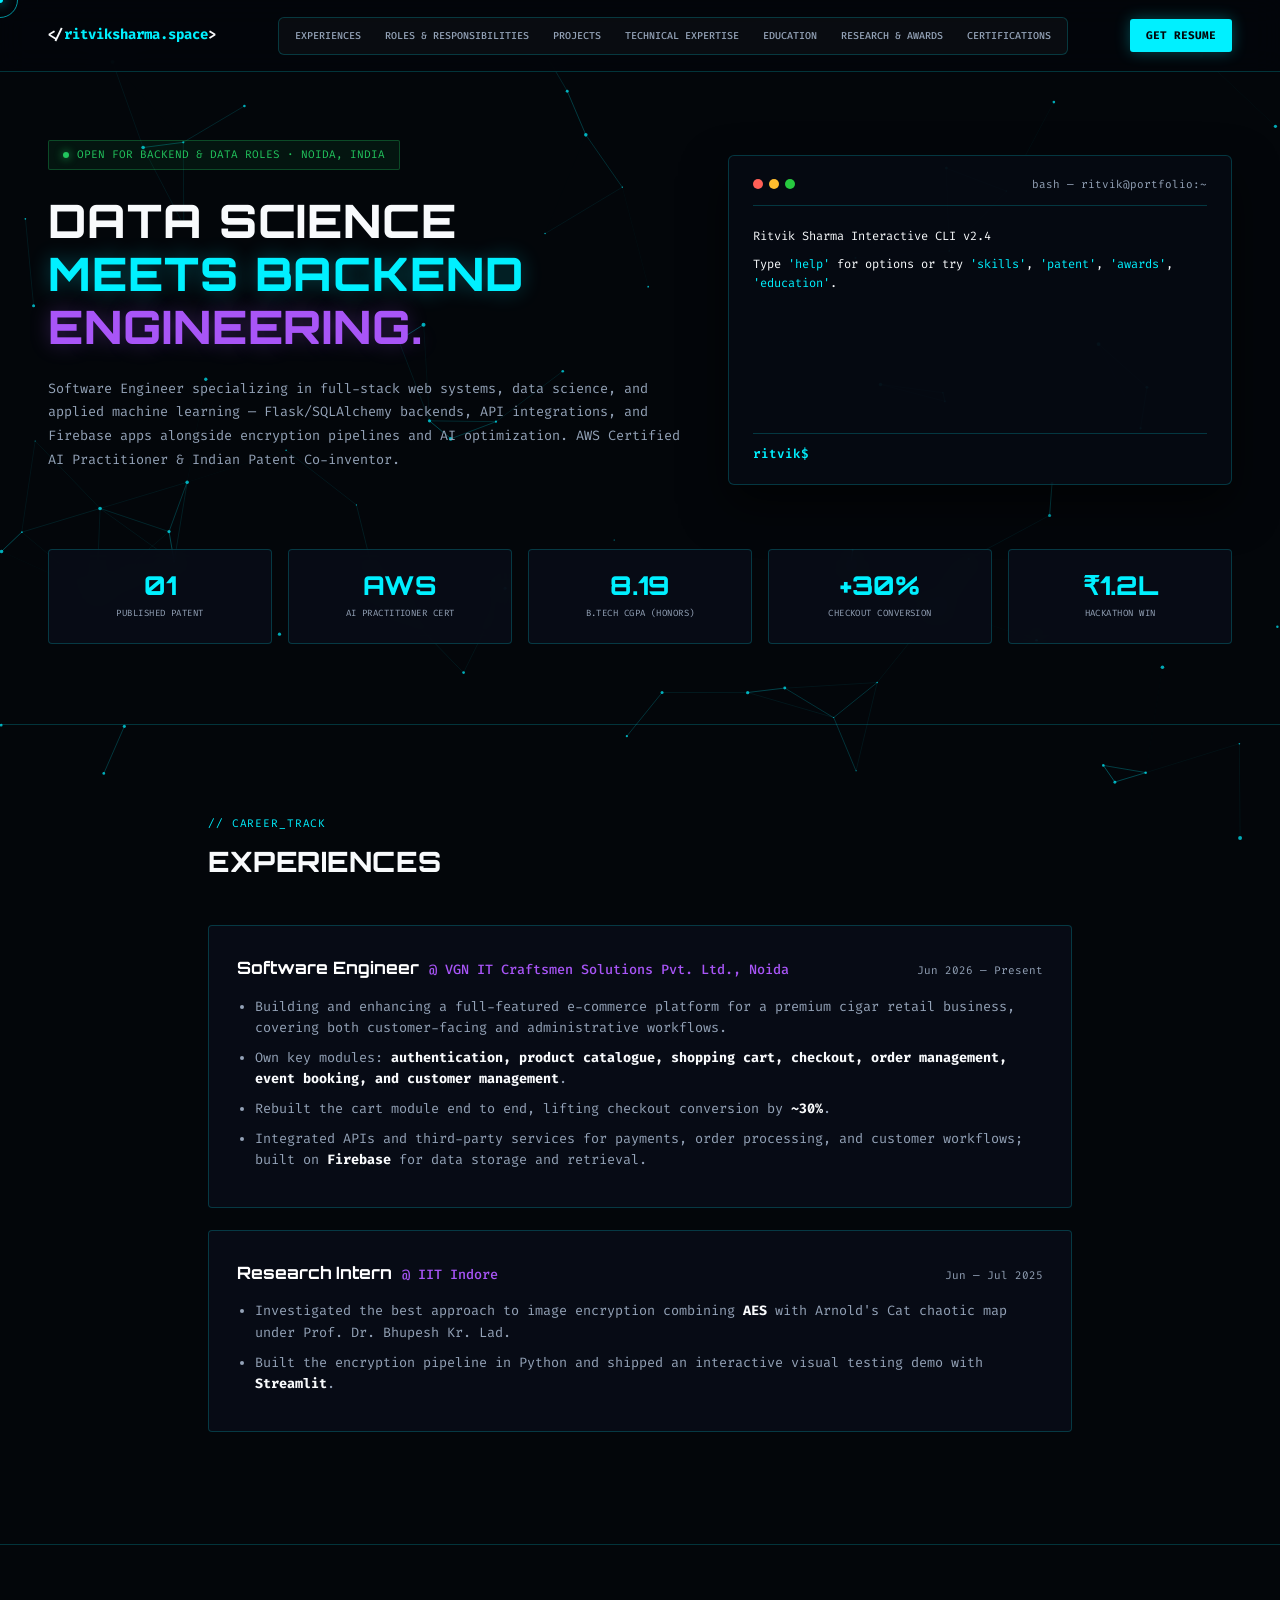
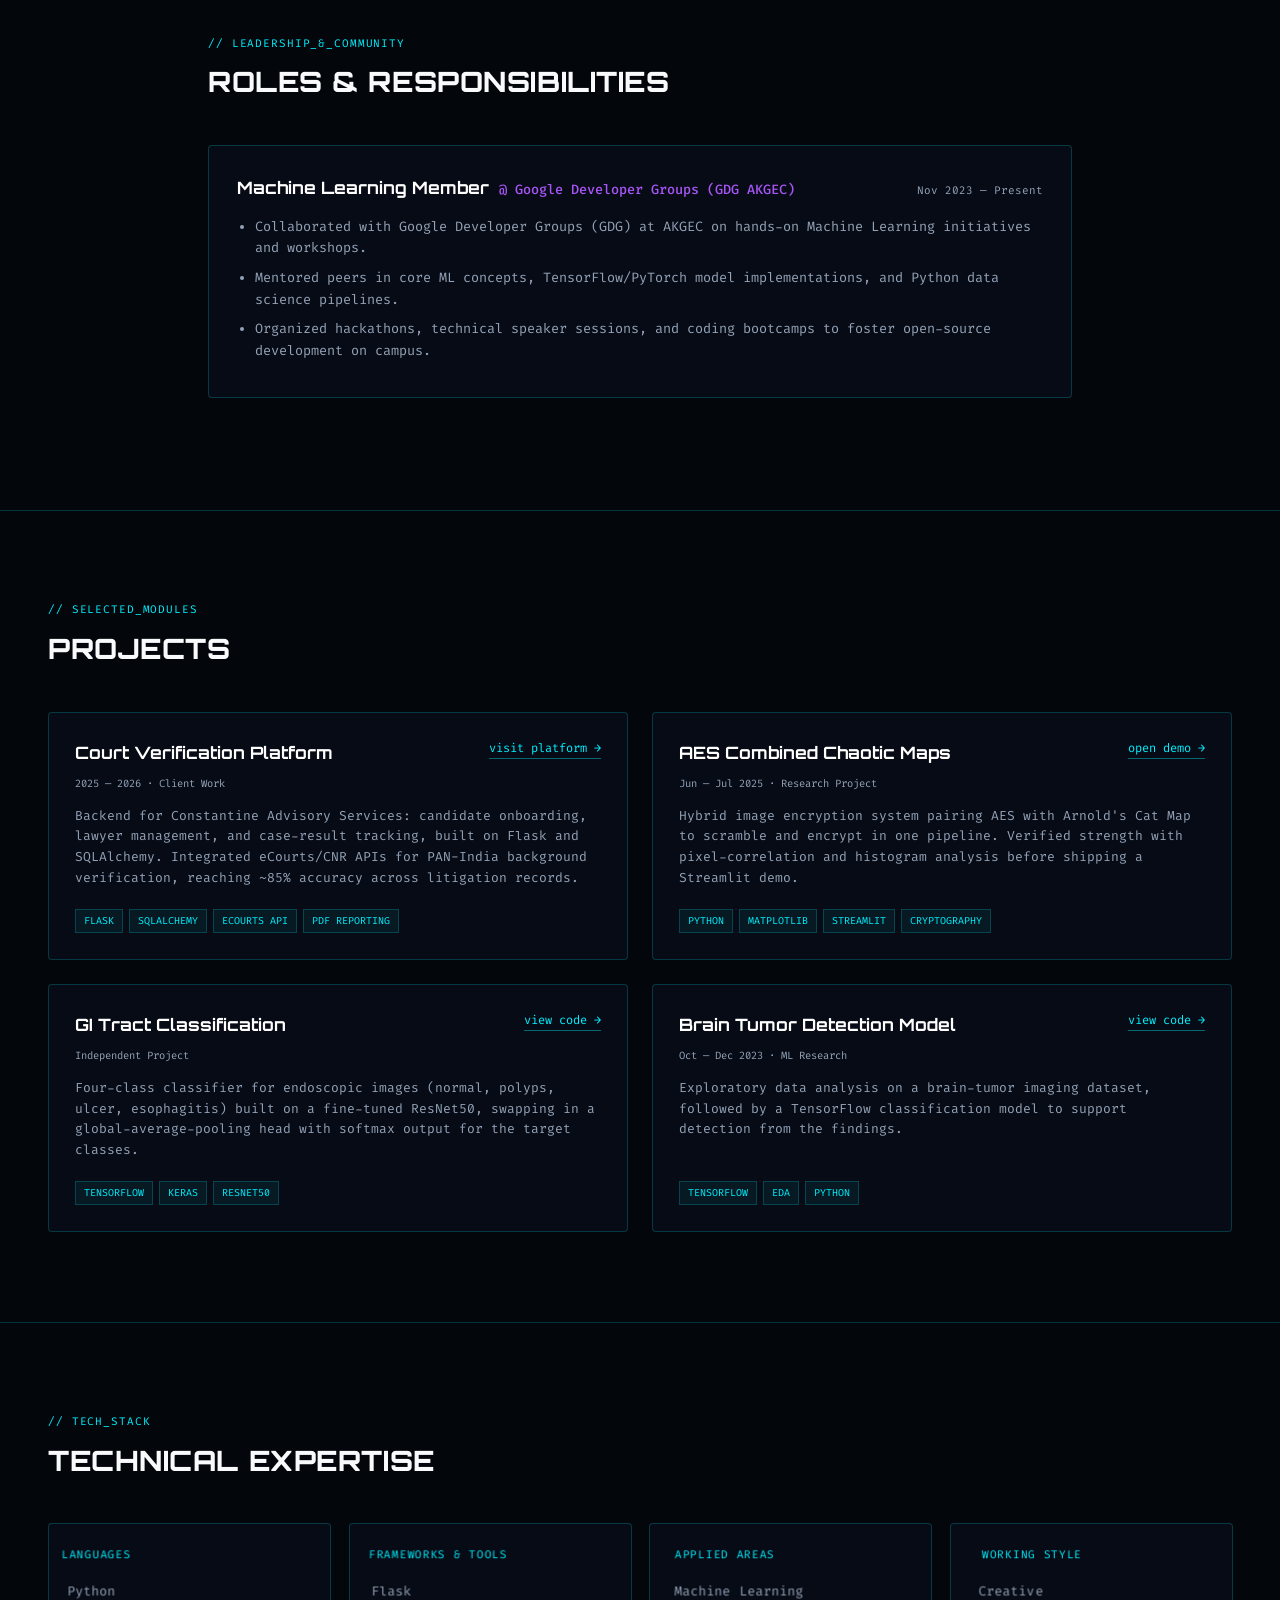
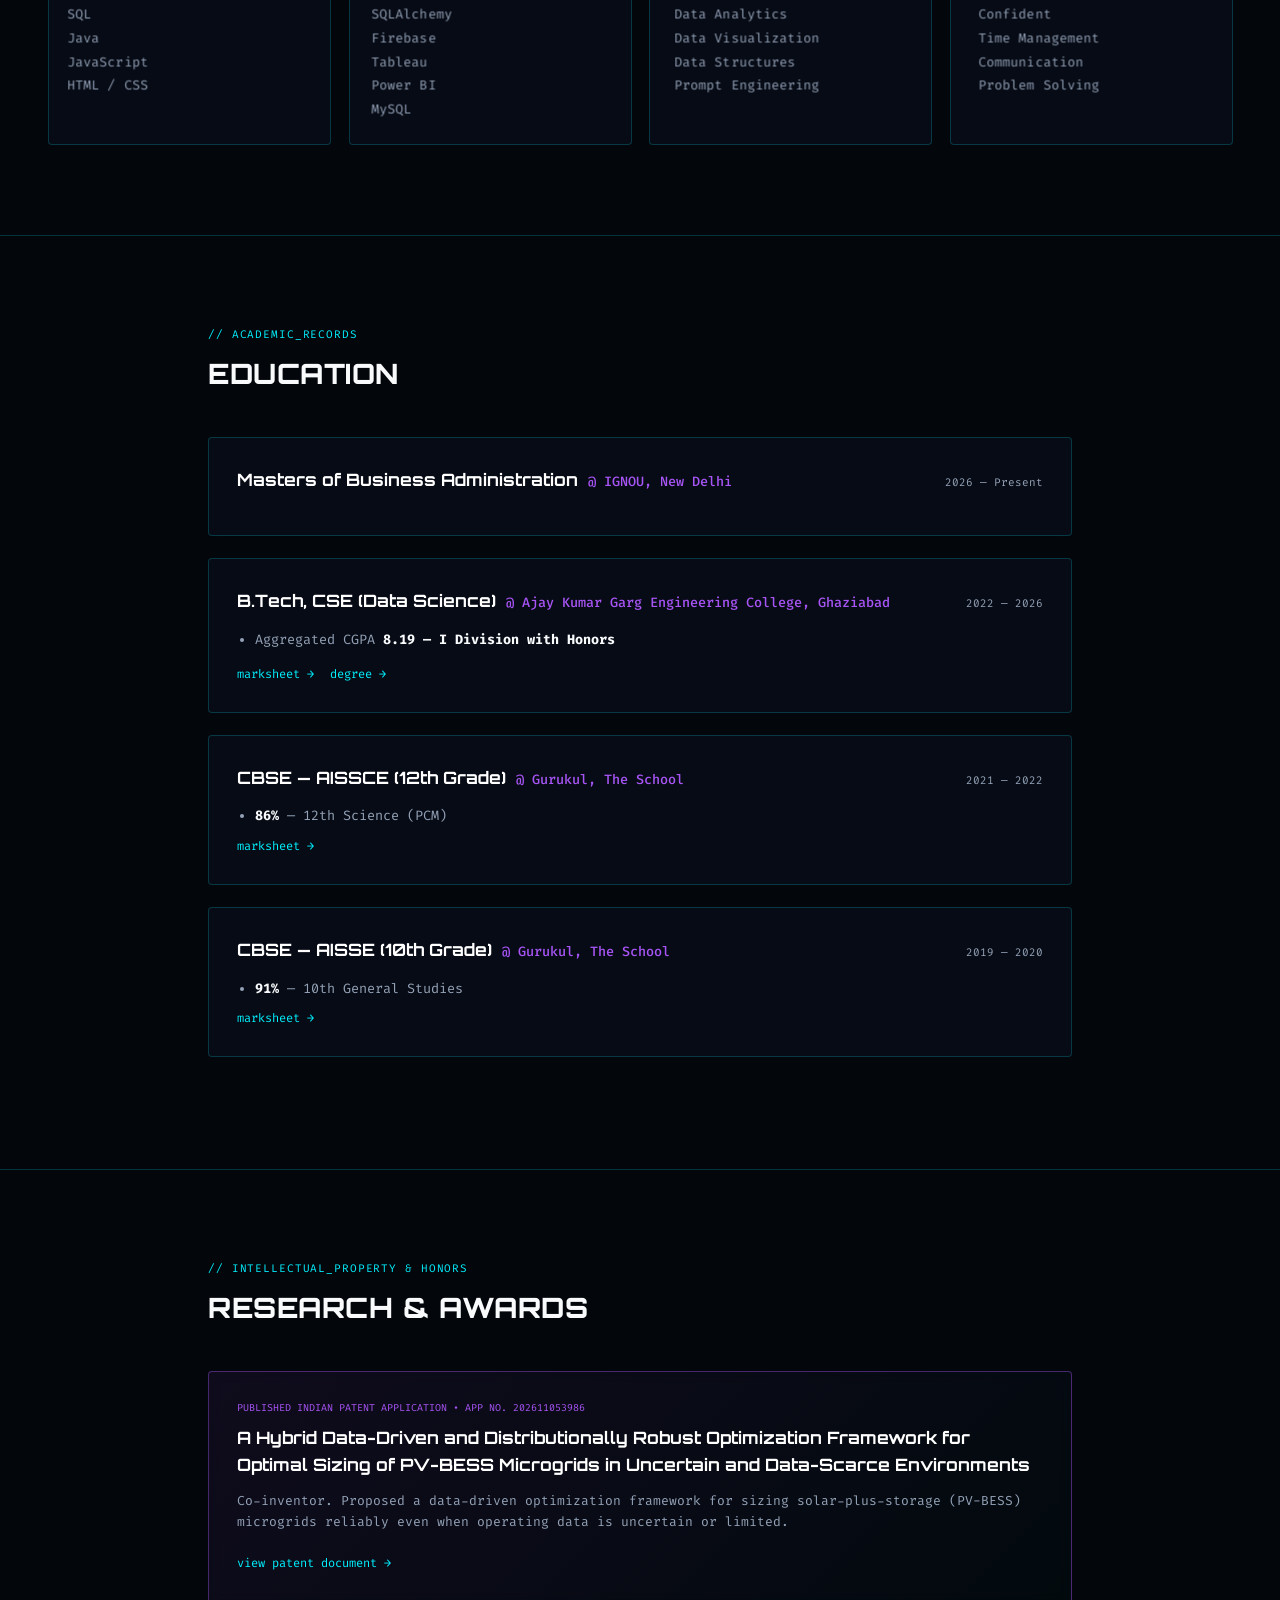
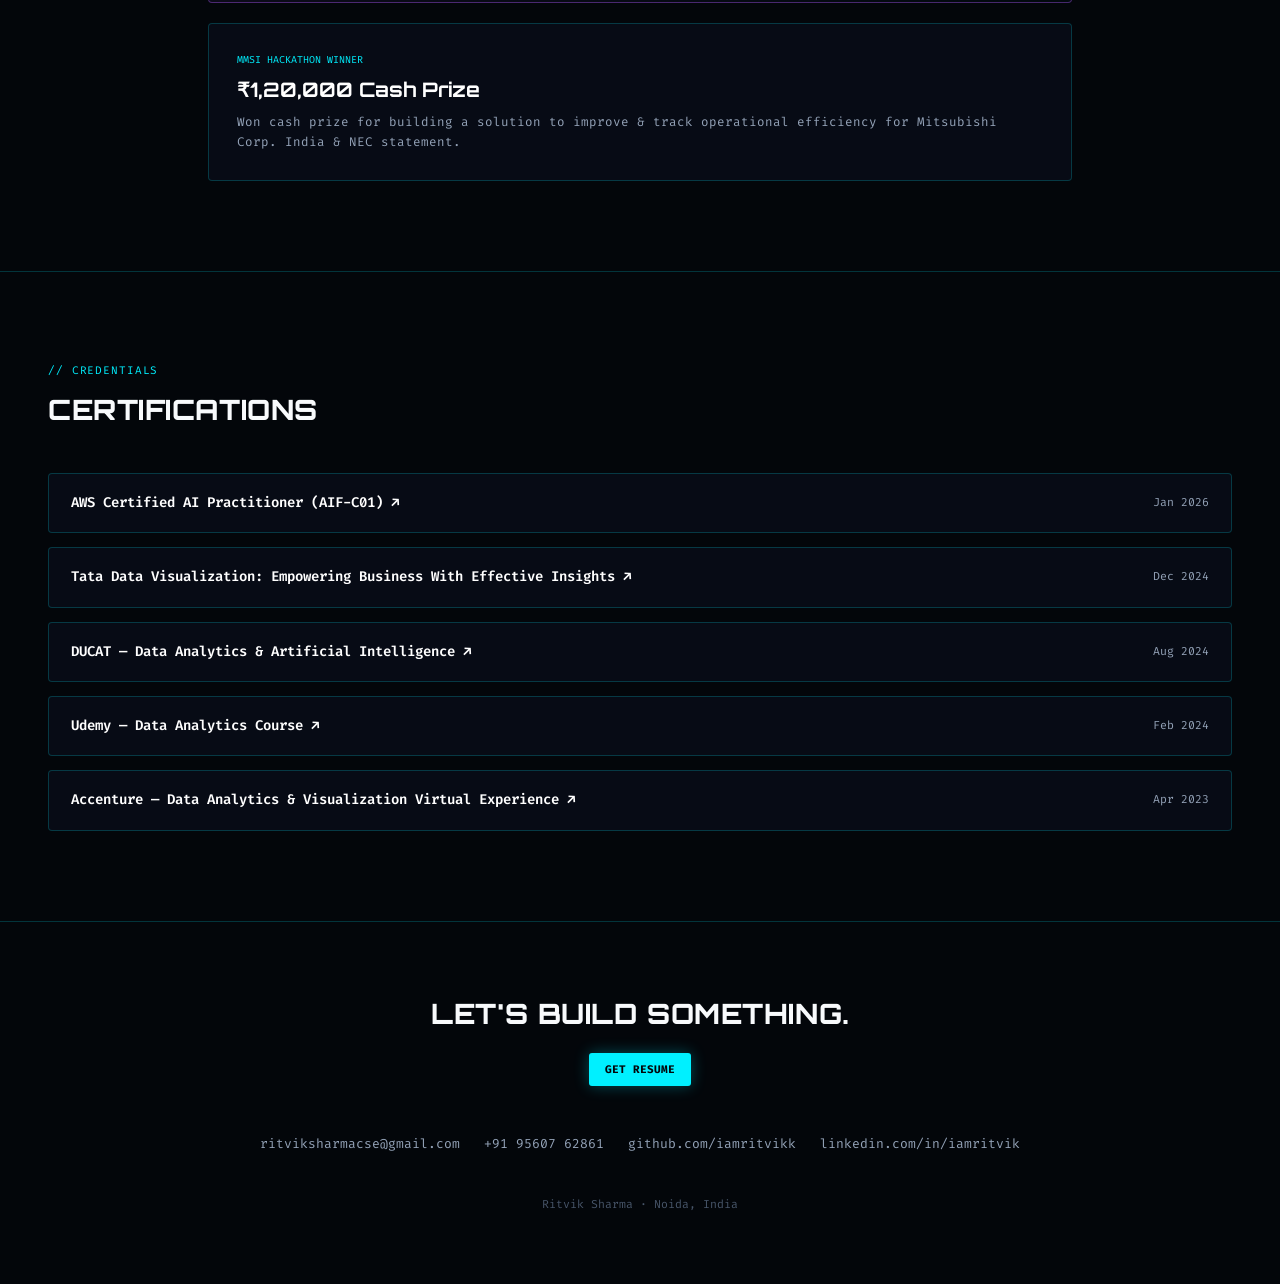
==== commit 5d31d204: "Update index.html" ====
--- a/index.html
+++ b/index.html
@@ -4,6 +4,9 @@
 <meta charset="UTF-8">
 <meta name="viewport" content="width=device-width, initial-scale=1.0">
 <title>Ritvik Sharma — Software Engineer & Data Scientist</title>
+
+<!-- Favicon -->
+<link rel="icon" type="image/x-icon" href="/favicon.ico">
 
 <!-- Fonts: Orbitron (Headings) & Fira Code (Tech Body) -->
 <link rel="preconnect" href="https://fonts.googleapis.com">
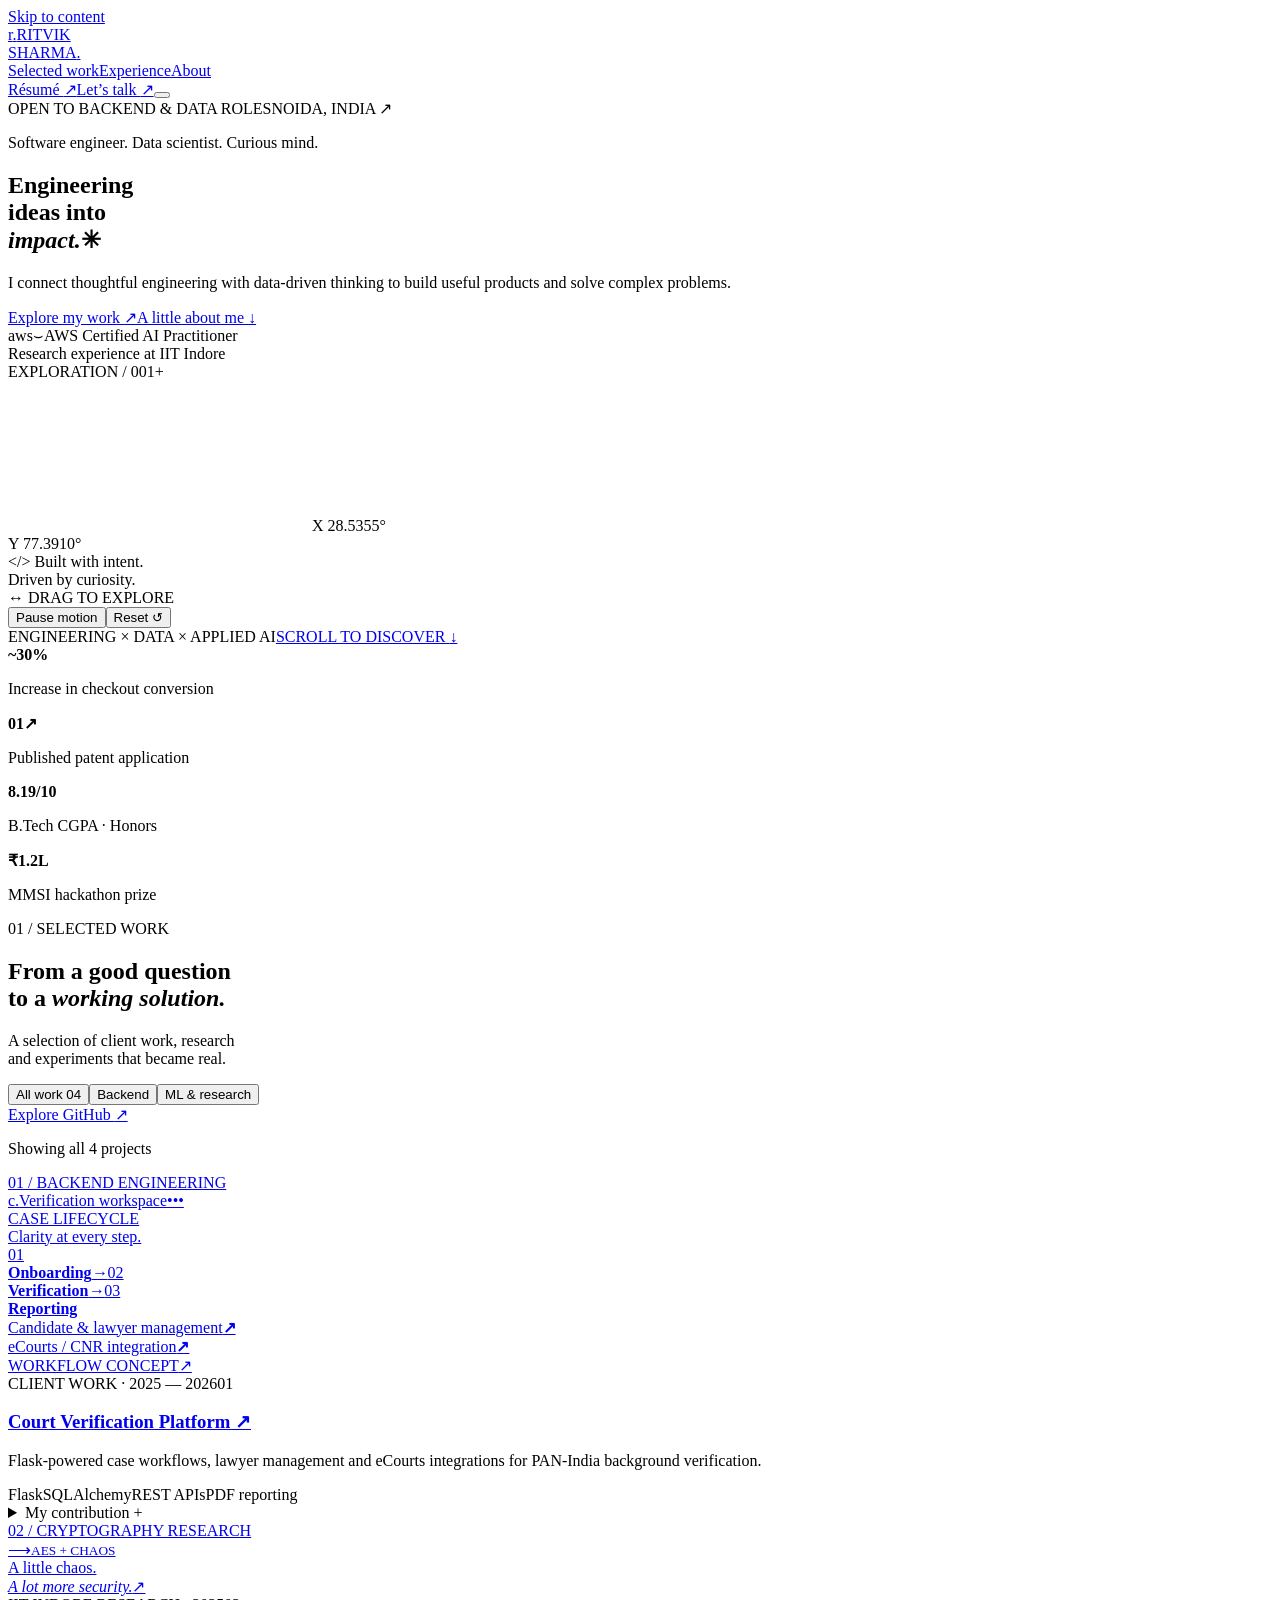
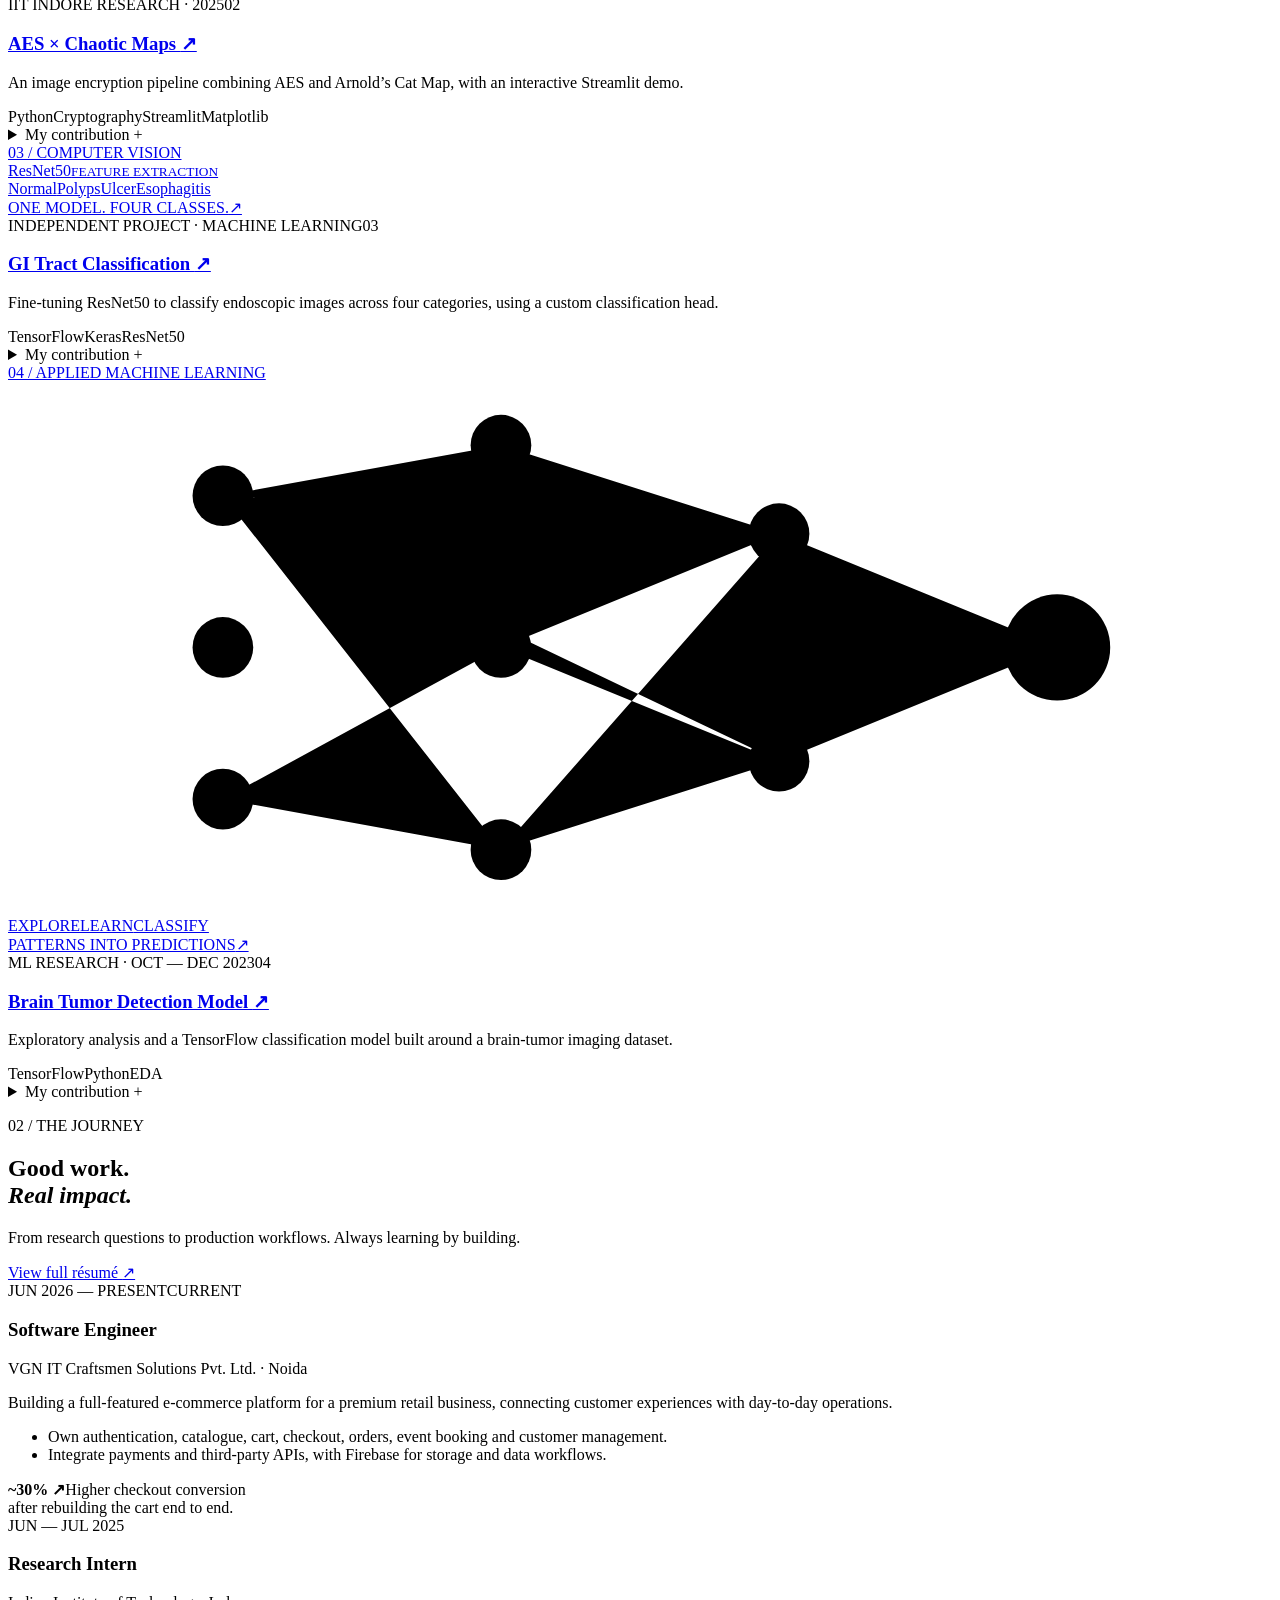
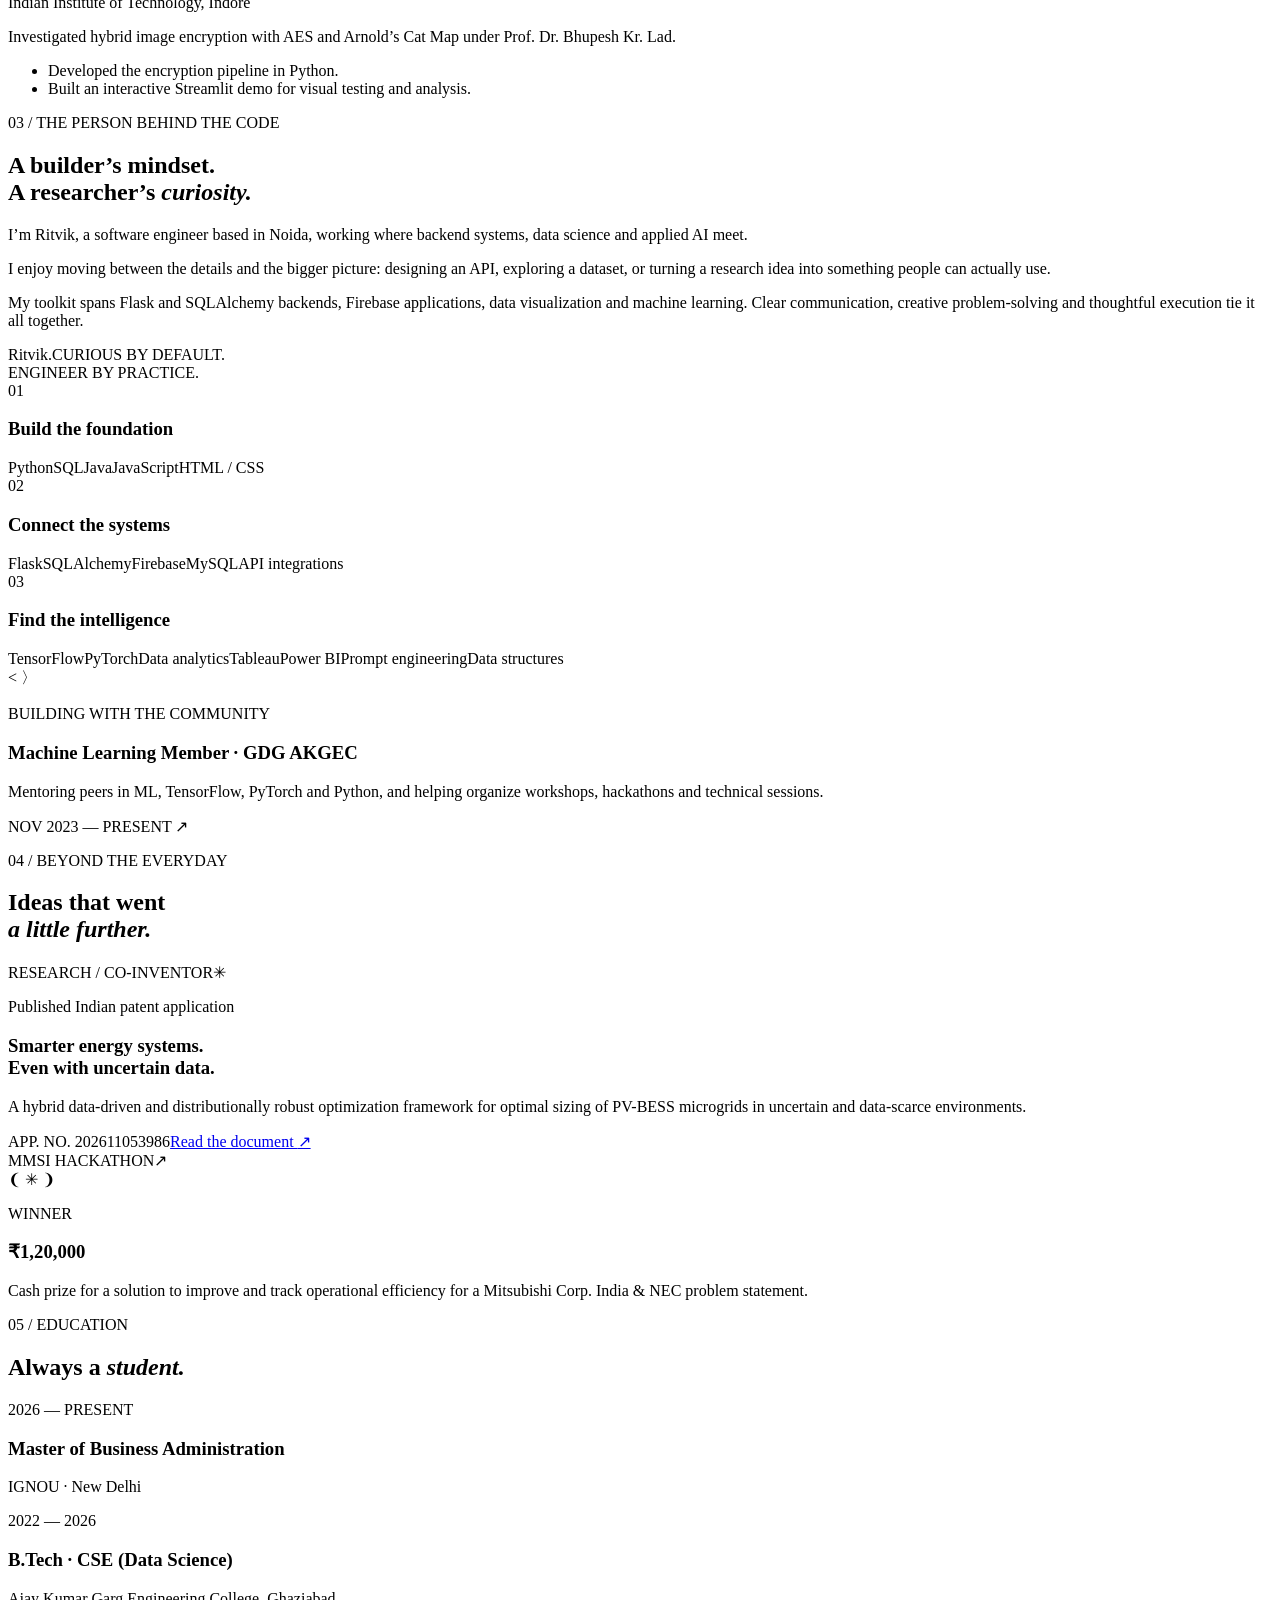
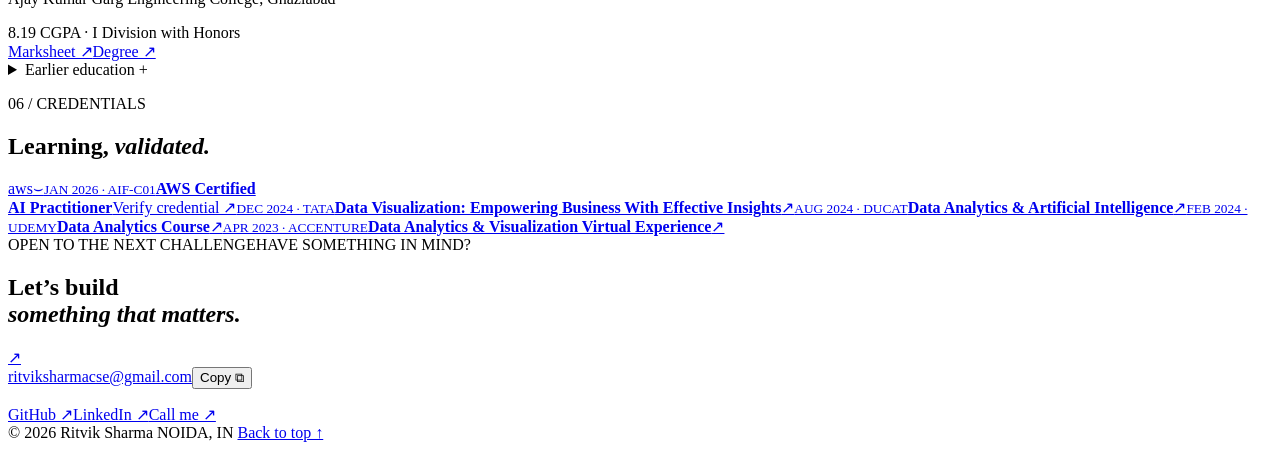
==== commit abf2c6c3: "Update index.html" ====
--- a/index.html
+++ b/index.html
@@ -1,818 +1,57 @@
 <!DOCTYPE html>
 <html lang="en">
 <head>
-<meta charset="UTF-8">
-<meta name="viewport" content="width=device-width, initial-scale=1.0">
-<title>Ritvik Sharma — Software Engineer & Data Scientist</title>
-
-<!-- Favicon -->
-<link rel="icon" type="image/x-icon" href="/favicon.ico">
-
-<!-- Fonts: Orbitron (Headings) & Fira Code (Tech Body) -->
-<link rel="preconnect" href="https://fonts.googleapis.com">
-<link rel="preconnect" href="https://fonts.gstatic.com" crossorigin>
-<link href="https://fonts.googleapis.com/css2?family=Fira+Code:wght@400;500;600;700&family=Orbitron:wght@600;700;800;900&display=swap" rel="stylesheet">
-
-<style>
-  :root {
-    --space-black: #03060a;
-    --card-bg: rgba(9, 14, 24, 0.85);
-    --border-color: rgba(0, 240, 255, 0.2);
-    --border-hover: rgba(0, 240, 255, 0.6);
-    
-    --text-primary: #f8fafc;
-    --text-muted: #94a3b8;
-    --text-faint: #475569;
-    
-    --cyan: #00f0ff;
-    --cyan-dim: rgba(0, 240, 255, 0.1);
-    --cyan-glow: rgba(0, 240, 255, 0.3);
-    --purple: #a855f7;
-    --green: #22c55e;
-    
-    --font-heading: 'Orbitron', sans-serif;
-    --font-code: 'Fira Code', monospace;
-  }
-
-  *, *::before, *::after { box-sizing: border-box; }
-  html { scroll-behavior: smooth; }
-  
-  body {
-    margin: 0;
-    background: var(--space-black);
-    color: var(--text-primary);
-    font-family: var(--font-code);
-    line-height: 1.6;
-    overflow-x: hidden;
-    cursor: none;
-  }
-
-  #canvas-space {
-    position: fixed; inset: 0; z-index: -1; pointer-events: none;
-  }
-
-  ::selection { background: var(--cyan); color: #000; }
-  a { color: inherit; text-decoration: none; }
-
-  /* Custom Cursor */
-  .cursor-dot {
-    position: fixed; top: 0; left: 0; width: 6px; height: 6px;
-    background: var(--cyan); border-radius: 50%; pointer-events: none; z-index: 9999;
-    box-shadow: 0 0 12px var(--cyan); transform: translate(-50%, -50%);
-  }
-  .cursor-ring {
-    position: fixed; top: 0; left: 0; width: 36px; height: 36px;
-    border: 1px solid var(--cyan); border-radius: 50%; pointer-events: none; z-index: 9998;
-    transform: translate(-50%, -50%); transition: width 0.2s, height 0.2s, background 0.2s;
-    opacity: 0.6;
-  }
-  .cursor-ring.hover {
-    width: 52px; height: 52px; background: rgba(0, 240, 255, 0.1); opacity: 1;
-  }
-  @media (pointer: coarse){ .cursor-dot, .cursor-ring { display: none; } body { cursor: auto; } }
-
-  .container { max-width: 1240px; margin: 0 auto; padding: 0 28px; }
-  .container-narrow { max-width: 920px; margin: 0 auto; padding: 0 28px; }
-
-  /* Navbar */
-  nav {
-    position: fixed; top: 0; left: 0; right: 0; z-index: 500;
-    height: 72px; background: rgba(3, 6, 10, 0.9);
-    backdrop-filter: blur(14px); border-bottom: 1px solid var(--border-color);
-    display: flex; align-items: center;
-  }
-  nav .container { display: flex; justify-content: space-between; align-items: center; width: 100%; }
-  
-  /* Brand Logo */
-  .logo { font-size: 14px; font-weight: 700; color: var(--text-primary); font-family: var(--font-code); }
-  .logo span { color: var(--cyan); font-weight: 800; }
-  
-  /* Nav Tabs */
-  .nav-menu { 
-    display: flex; 
-    gap: 4px; 
-    background: rgba(255, 255, 255, 0.03); 
-    padding: 5px 6px; 
-    border-radius: 6px; 
-    border: 1px solid var(--border-color); 
-    font-family: var(--font-code);
-  }
-  .nav-menu a { 
-    font-size: 10px; 
-    color: var(--text-muted); 
-    padding: 5px 10px; 
-    border-radius: 4px; 
-    transition: all 0.2s ease; 
-    font-weight: 500;
-  }
-  .nav-menu a:hover { 
-    color: var(--cyan); 
-    background: rgba(0, 240, 255, 0.1); 
-    box-shadow: 0 0 10px rgba(0, 240, 255, 0.2); 
-  }
-  
-  .btn-cv {
-    font-size: 11px; font-weight: 700; color: var(--space-black);
-    background: var(--cyan); padding: 8px 16px; border-radius: 3px;
-    box-shadow: 0 0 15px var(--cyan-glow); transition: 0.2s ease;
-    font-family: var(--font-code);
-  }
-  .btn-cv:hover { transform: translateY(-2px); box-shadow: 0 0 25px var(--cyan); }
-
-  /* Hero Section */
-  header.hero { padding: 140px 0 60px; }
-  .hero-grid { 
-    display: grid; 
-    grid-template-columns: 1.2fr 0.95fr; 
-    gap: 44px; 
-    align-items: center; 
-  }
-  
-  .badge {
-    display: inline-flex; align-items: center; gap: 8px;
-    font-size: 11px; color: var(--green); background: rgba(34, 197, 94, 0.08);
-    border: 1px solid rgba(34, 197, 94, 0.3); padding: 5px 14px; margin-bottom: 24px;
-    border-radius: 2px; font-family: var(--font-code);
-  }
-  .badge-dot { width: 6px; height: 6px; background: var(--green); border-radius: 50%; box-shadow: 0 0 8px var(--green); }
-
-  h1.title {
-    font-family: var(--font-heading) !important;
-    font-size: clamp(32px, 3.6vw, 48px);
-    font-weight: 800;
-    line-height: 1.15;
-    letter-spacing: 0.02em;
-    margin: 0 0 24px;
-    text-transform: uppercase;
-  }
-  h1.title .line-cyan { color: var(--cyan); text-shadow: 0 0 20px rgba(0,240,255,0.3); }
-  h1.title .line-purple { color: var(--purple); text-shadow: 0 0 20px rgba(168,85,247,0.3); }
-
-  p.tagline { font-size: 13.5px; color: var(--text-muted); margin-bottom: 28px; line-height: 1.75; max-width: 640px; font-family: var(--font-code); }
-
-  /* Terminal Box */
-  .terminal-box {
-    background: rgba(6, 10, 18, 0.95);
-    border: 1px solid var(--border-color);
-    border-radius: 6px;
-    padding: 20px 24px;
-    font-size: 12.5px;
-    box-shadow: 0 20px 45px rgba(0,0,0,0.6);
-    width: 100%;
-    min-height: 330px;
-    display: flex; flex-direction: column; justify-content: space-between;
-    font-family: var(--font-code);
-  }
-  .term-header {
-    display: flex; align-items: center; justify-content: space-between;
-    border-bottom: 1px solid var(--border-color);
-    padding-bottom: 12px; margin-bottom: 16px;
-  }
-  .term-dots { display: flex; gap: 6px; }
-  .term-btn { width: 10px; height: 10px; border-radius: 50%; }
-  .term-btn.red { background: #ff5f56; }
-  .term-btn.yellow { background: #ffbd2e; }
-  .term-btn.green { background: #27c93f; }
-  .term-title { font-size: 11px; color: var(--text-muted); }
-
-  .term-body {
-    height: 200px;
-    overflow-y: auto;
-    font-family: var(--font-code);
-    padding-right: 6px;
-  }
-  .term-body::-webkit-scrollbar { width: 4px; }
-  .term-body::-webkit-scrollbar-thumb { background: var(--border-color); border-radius: 4px; }
-  
-  .term-line { margin-bottom: 8px; font-size: 12px; }
-  .term-prompt { color: var(--cyan); font-weight: 600; }
-  .term-input {
-    background: none; border: none; color: var(--text-primary);
-    font-family: inherit; font-size: inherit; outline: none; width: 75%;
-  }
-
-  /* 5-Metrics Grid */
-  .metrics-grid {
-    display: grid;
-    grid-template-columns: repeat(5, 1fr);
-    gap: 16px;
-    margin: 50px 0 20px;
-  }
-  .metric-card {
-    background: var(--card-bg);
-    border: 1px solid var(--border-color);
-    padding: 22px 14px;
-    text-align: center;
-    backdrop-filter: blur(8px);
-    transition: transform 0.25s ease, border-color 0.25s ease, box-shadow 0.25s ease;
-    border-radius: 4px;
-  }
-  .metric-card:hover { 
-    transform: translateY(-4px); 
-    border-color: var(--cyan); 
-    box-shadow: 0 10px 25px -10px var(--cyan-glow); 
-  }
-  .metric-num { 
-    font-family: var(--font-heading) !important; 
-    font-size: 26px; 
-    font-weight: 800; 
-    color: var(--cyan); 
-    line-height: 1; 
-  }
-  .metric-label { font-size: 9px; color: var(--text-muted); margin-top: 8px; letter-spacing: 0.05em; text-transform: uppercase; font-family: var(--font-code); }
-
-  /* Section Styling */
-  section { padding: 90px 0; border-top: 1px solid var(--border-color); }
-  .sec-tag { font-size: 11px; color: var(--cyan); margin-bottom: 8px; letter-spacing: 0.08em; font-family: var(--font-code); }
-  .sec-title { font-family: var(--font-heading) !important; font-size: 28px; font-weight: 800; margin: 0 0 40px; letter-spacing: 0.02em; text-transform: uppercase; }
-
-  /* Cards Layout */
-  .exp-card {
-    background: var(--card-bg); border: 1px solid var(--border-color);
-    padding: 28px; margin-bottom: 22px; backdrop-filter: blur(8px);
-    transition: 0.25s ease; border-radius: 4px;
-  }
-  .exp-card:hover { border-color: var(--border-hover); }
-  .exp-head { display: flex; justify-content: space-between; align-items: baseline; margin-bottom: 14px; flex-wrap: wrap; gap: 8px; }
-  .exp-role { font-size: 17px; font-weight: 700; color: #fff; font-family: var(--font-heading); }
-  .exp-company { color: var(--purple); font-size: 13.5px; font-weight: 500; }
-  .exp-date { font-size: 11px; color: var(--text-muted); font-family: var(--font-code); }
-  .exp-list { padding-left: 18px; margin: 0; font-size: 13.5px; color: var(--text-muted); font-family: var(--font-code); }
-  .exp-list li { margin-bottom: 8px; }
-  .exp-list li strong { color: var(--text-primary); }
-
-  .grid-2 { display: grid; grid-template-columns: 1fr 1fr; gap: 24px; }
-  .proj-card {
-    background: var(--card-bg); border: 1px solid var(--border-color);
-    padding: 26px; backdrop-filter: blur(8px); transition: 0.25s ease;
-    display: flex; flex-direction: column; justify-content: space-between; border-radius: 4px;
-  }
-  .proj-card:hover { border-color: var(--cyan); transform: translateY(-3px); }
-  .proj-header { display: flex; justify-content: space-between; align-items: flex-start; margin-bottom: 10px; }
-  .proj-title { font-size: 17px; font-weight: 700; margin: 0; color: #fff; font-family: var(--font-heading); }
-  .proj-link { font-size: 12px; color: var(--cyan); border-bottom: 1px solid rgba(0,240,255,0.4); font-family: var(--font-code); }
-  .proj-link:hover { border-color: var(--cyan); }
-  .proj-date { font-size: 10.5px; color: var(--text-muted); margin-bottom: 10px; font-family: var(--font-code); }
-  .proj-desc { font-size: 13px; color: var(--text-muted); margin-bottom: 20px; line-height: 1.6; font-family: var(--font-code); }
-  .tags { display: flex; gap: 6px; flex-wrap: wrap; font-family: var(--font-code); }
-  .tag { font-size: 10px; background: rgba(0,240,255,0.06); border: 1px solid var(--border-color); color: var(--cyan); padding: 3px 8px; }
-
-  /* Interactive Parallax 3D Tilt Skill Box */
-  .skills-grid { display: grid; grid-template-columns: repeat(4, 1fr); gap: 18px; perspective: 1000px; }
-  .skill-box {
-    background: var(--card-bg); border: 1px solid var(--border-color);
-    padding: 24px; border-radius: 4px;
-    transition: transform 0.15s ease-out, border-color 0.25s ease, box-shadow 0.25s ease;
-    transform-style: preserve-3d;
-    will-change: transform;
-  }
-  .skill-box:hover {
-    border-color: var(--cyan);
-    box-shadow: 0 12px 30px -10px var(--cyan-glow);
-  }
-  .skill-title { font-size: 11px; color: var(--cyan); margin-bottom: 14px; letter-spacing: 0.05em; font-family: var(--font-code); transform: translateZ(20px); }
-  .skill-items { font-size: 13px; color: var(--text-muted); line-height: 1.8; font-family: var(--font-code); transform: translateZ(10px); }
-
-  .cert-list { display: flex; flex-direction: column; gap: 14px; }
-  .cert-row {
-    background: var(--card-bg); border: 1px solid var(--border-color);
-    padding: 18px 22px; display: flex; justify-content: space-between; align-items: center;
-    transition: border-color 0.2s ease; text-decoration: none; border-radius: 4px;
-  }
-  .cert-row:hover { border-color: var(--cyan); }
-  .cert-name { font-size: 14px; font-weight: 600; color: #fff; font-family: var(--font-code); }
-  .cert-date { font-size: 11.5px; color: var(--text-muted); font-family: var(--font-code); }
-
-  /* Contact Links */
-  .contact-links { display: flex; justify-content: center; gap: 24px; flex-wrap: wrap; margin-top: 24px; font-size: 13px; font-family: var(--font-code); }
-  .contact-links a { color: var(--text-muted); border-bottom: 1px solid transparent; transition: 0.2s ease; }
-  .contact-links a:hover { color: var(--cyan); border-color: var(--cyan); }
-
-  @media (max-width: 960px) {
-    .hero-grid, .grid-2 { grid-template-columns: 1fr; }
-    .metrics-grid { grid-template-columns: repeat(3, 1fr); }
-    .skills-grid { grid-template-columns: 1fr 1fr; }
-    .nav-menu { display: none; }
-  }
-  @media (max-width: 600px) {
-    .metrics-grid { grid-template-columns: repeat(2, 1fr); }
-    .skills-grid { grid-template-columns: 1fr; }
-  }
-</style>
+  <meta charset="UTF-8">
+  <meta name="viewport" content="width=device-width, initial-scale=1.0">
+  <meta name="theme-color" content="#121411">
+  <meta name="description" content="Ritvik Sharma — software engineer working at the intersection of backend engineering, data science and applied machine learning. Explore projects, research and experience.">
+  <title>Ritvik Sharma — Software Engineer & Data Scientist</title>
+  <link rel="icon" href="favicon.ico" sizes="any">
+  <link rel="stylesheet" href="styles.css">
+  <script src="app.js" defer></script>
+  <script src="scene.js" defer></script>
 </head>
 <body>
-
-<canvas id="canvas-space"></canvas>
-
-<div class="cursor-dot"></div>
-<div class="cursor-ring"></div>
-
-<nav>
-  <div class="container">
-    <div class="logo">&lt;/<span>ritviksharma.space</span>&gt;</div>
-    <div class="nav-menu">
-      <a href="#exp">EXPERIENCES</a>
-      <a href="#roles">ROLES & RESPONSIBILITIES</a>
-      <a href="#projects">PROJECTS</a>
-      <a href="#skills">TECHNICAL EXPERTISE</a>
-      <a href="#education">EDUCATION</a>
-      <a href="#patent">RESEARCH & AWARDS</a>
-      <a href="#certs">CERTIFICATIONS</a>
-    </div>
-    <a href="https://drive.google.com/file/d/1qfiK1FKWJIVR60XQjQJzer3CBf5cK1Fj/view?usp=sharing" target="_blank" class="btn-cv">GET RESUME</a>
-  </div>
-</nav>
-
-<header class="hero">
-  <div class="container">
-    <div class="hero-grid">
-      <div>
-        <div class="badge"><span class="badge-dot"></span> OPEN FOR BACKEND & DATA ROLES · NOIDA, INDIA</div>
-        <h1 class="title">
-          DATA SCIENCE<br>
-          <span class="line-cyan">MEETS BACKEND</span><br>
-          <span class="line-purple">ENGINEERING.</span>
-        </h1>
-        <p class="tagline">Software Engineer specializing in full-stack web systems, data science, and applied machine learning — Flask/SQLAlchemy backends, API integrations, and Firebase apps alongside encryption pipelines and AI optimization. AWS Certified AI Practitioner & Indian Patent Co-inventor.</p>
-      </div>
-
-      <!-- Desktop Terminal -->
-      <div class="terminal-box">
-        <div class="term-header">
-          <div class="term-dots">
-            <div class="term-btn red"></div>
-            <div class="term-btn yellow"></div>
-            <div class="term-btn green"></div>
-          </div>
-          <span class="term-title">bash — ritvik@portfolio:~</span>
-        </div>
-        <div class="term-body" id="term-output">
-          <div class="term-line">Ritvik Sharma Interactive CLI v2.4</div>
-          <div class="term-line">Type <span style="color:var(--cyan)">'help'</span> for options or try <span style="color:var(--cyan)">'skills'</span>, <span style="color:var(--cyan)">'patent'</span>, <span style="color:var(--cyan)">'awards'</span>, <span style="color:var(--cyan)">'education'</span>.</div>
-          <div class="term-line">&nbsp;</div>
-        </div>
-        <div style="display:flex; align-items:center; border-top: 1px solid var(--border-color); padding-top: 10px;">
-          <span class="term-prompt">ritvik$&nbsp;</span>
-          <input type="text" class="term-input" id="term-input" autofocus autocomplete="off">
+  <a class="skip-link" href="#main">Skip to content</a>
+  <header class="site-header">
+    <a class="wordmark" href="#home" aria-label="Ritvik Sharma, home"><span class="monogram">r<span class="logo-dot">.</span></span><span>RITVIK<br>SHARMA<span class="brand-period">.</span></span></a>
+    <nav class="desktop-nav" aria-label="Main navigation"><a href="#projects">Selected work</a><a href="#experience">Experience</a><a href="#about">About</a></nav>
+    <div class="nav-actions"><a class="resume-link" href="https://drive.google.com/file/d/1qfiK1FKWJIVR60XQjQJzer3CBf5cK1Fj/view?usp=sharing" target="_blank" rel="noopener noreferrer">Résumé <span aria-hidden="true">↗</span></a><a class="nav-contact" href="#contact">Let’s talk <span aria-hidden="true">↗</span></a><button class="menu-toggle" aria-label="Open navigation" aria-controls="mobile-nav" aria-expanded="false"><span></span><span></span></button></div>
+    <nav id="mobile-nav" class="mobile-nav" aria-label="Mobile navigation" hidden><a href="#projects">Selected work</a><a href="#experience">Experience</a><a href="#about">About & skills</a><a href="#recognition">Research & awards</a><a href="#education">Education</a><a href="#certifications">Certifications</a><a href="#contact">Contact</a></nav>
+  </header>
+  <main id="main">
+    <section class="hero section-shell" id="home" aria-labelledby="hero-title">
+      <div class="hero-topline"><span class="eyebrow"><span class="status-dot"></span> OPEN TO BACKEND & DATA ROLES</span><span class="mono location">NOIDA, INDIA <span aria-hidden="true">↗</span></span></div>
+      <div class="hero-grid">
+        <div class="hero-copy"><p class="hero-intro">Software engineer. Data scientist. Curious mind.</p><h1 id="hero-title">Engineering<br>ideas into<br><em>impact.</em><span class="asterisk" aria-hidden="true">✳</span></h1><p class="hero-description">I connect thoughtful engineering with data-driven thinking to build useful products and solve complex problems.</p><div class="hero-actions"><a class="button button-lime" href="#projects">Explore my work <span aria-hidden="true">↗</span></a><a class="text-link" href="#about">A little about me <span aria-hidden="true">↓</span></a></div><div class="hero-proof"><span class="aws-mark">aws<span>⌣</span></span><span>AWS Certified AI Practitioner<br><span class="muted">Research experience at IIT Indore</span></span></div></div>
+        <div class="hero-art" aria-label="Interactive three-dimensional sculpture">
+          <div class="art-top"><span class="mono">EXPLORATION / 001</span><span class="tiny-cross" aria-hidden="true">+</span></div>
+          <div class="art-orbit" aria-hidden="true"></div><div class="art-orbit second" aria-hidden="true"></div>
+          <canvas id="hero-scene" aria-label="Rotating lime sculpture. Drag to orbit, or use the motion controls below.">An abstract lime sculpture connecting engineering and data.</canvas>
+          <span class="art-coordinate mono" aria-hidden="true">X 28.5355°<br>Y 77.3910°</span>
+          <div class="floating-note note-top"><span class="note-icon" aria-hidden="true">&lt;/&gt;</span> Built with intent.</div><div class="floating-note note-bottom"><span class="status-dot"></span> Driven by curiosity.</div>
+          <div class="art-bottom"><span class="mono drag-hint"><span aria-hidden="true">↔</span> DRAG TO EXPLORE</span><div class="scene-controls"><button id="motion-toggle" class="icon-control" aria-pressed="false" aria-label="Pause 3D animation"><span data-motion-label>Pause motion</span></button><button id="scene-reset" class="icon-control" aria-label="Reset 3D view">Reset <span aria-hidden="true">↺</span></button></div></div>
         </div>
       </div>
-    </div>
-
-    <!-- 5-Metrics Grid -->
-    <div class="metrics-grid">
-      <div class="metric-card">
-        <div class="metric-num">01</div>
-        <div class="metric-label">PUBLISHED PATENT</div>
+      <div class="hero-bottom"><span class="mono">ENGINEERING × DATA × APPLIED AI</span><a href="#projects" class="scroll-cue mono">SCROLL TO DISCOVER <span aria-hidden="true">↓</span></a></div>
+    </section>
+    <div class="metrics section-shell" aria-label="Career highlights"><div><strong>~30<span>%</span></strong><p>Increase in checkout conversion</p></div><div><strong>01<span>↗</span></strong><p>Published patent application</p></div><div><strong>8.19<span>/10</span></strong><p>B.Tech CGPA · Honors</p></div><div><strong>₹1.2<span>L</span></strong><p>MMSI hackathon prize</p></div></div>
+    <section id="projects" class="section-shell content-section" aria-labelledby="work-title">
+      <div class="section-heading"><div><p class="eyebrow section-index">01 / SELECTED WORK</p><h2 id="work-title">From a good question<br>to a <em>working solution.</em></h2></div><p class="section-summary">A selection of client work, research<br class="desktop-break"> and experiments that became real.</p></div>
+      <div class="work-toolbar"><div class="filters" role="group" aria-label="Filter projects"><button class="filter active" data-filter="all" aria-pressed="true">All work <span>04</span></button><button class="filter" data-filter="backend" aria-pressed="false">Backend</button><button class="filter" data-filter="research" aria-pressed="false">ML & research</button></div><a class="text-link github-all" href="https://github.com/iamritvikk" target="_blank" rel="noopener noreferrer">Explore GitHub <span aria-hidden="true">↗</span></a></div><p id="filter-status" class="sr-only" role="status" aria-live="polite">Showing all 4 projects</p>
+      <div class="project-grid">
+        <article class="project" data-category="backend"><a class="project-visual court-visual" href="http://client.constantineadvisoryservices.com/" target="_blank" rel="noopener noreferrer" aria-label="Open Court Verification Platform"><span class="visual-label mono">01 / BACKEND ENGINEERING</span><div class="court-window" aria-hidden="true"><div class="mini-window-bar"><span class="mini-logo">c.</span><span>Verification workspace</span><span class="mini-dots">•••</span></div><div class="court-ui"><div class="mini-sidebar"><i></i><i></i><i></i><i></i></div><div class="mini-dashboard"><div class="mini-eyebrow">CASE LIFECYCLE</div><div class="mini-title">Clarity at every step.</div><div class="workflow"><span>01<br><b>Onboarding</b></span><i>→</i><span>02<br><b>Verification</b></span><i>→</i><span>03<br><b>Reporting</b></span></div><div class="fake-row"><i></i><span>Candidate & lawyer management</span><b>↗</b></div><div class="fake-row"><i></i><span>eCourts / CNR integration</span><b>↗</b></div></div></div></div><span class="visual-caption mono">WORKFLOW CONCEPT</span><span class="project-open" aria-hidden="true">↗</span></a><div class="project-meta"><span>CLIENT WORK · 2025 — 2026</span><span>01</span></div><h3><a href="http://client.constantineadvisoryservices.com/" target="_blank" rel="noopener noreferrer">Court Verification Platform <span aria-hidden="true">↗</span></a></h3><p>Flask-powered case workflows, lawyer management and eCourts integrations for PAN-India background verification.</p><div class="tags"><span>Flask</span><span>SQLAlchemy</span><span>REST APIs</span><span>PDF reporting</span></div><details class="project-details"><summary>My contribution <span aria-hidden="true">+</span></summary><p>Built backend workflows for Constantine Advisory Services covering candidate onboarding, lawyer management and case-result tracking. Integrated eCourts/CNR APIs, reaching approximately 85% accuracy across litigation records.</p></details></article>
+        <article class="project" data-category="research"><a class="project-visual encryption-visual" href="https://aes-image-encryption-combined-with-chaos-map.streamlit.app/" target="_blank" rel="noopener noreferrer" aria-label="Open AES image encryption demo"><span class="visual-label mono">02 / CRYPTOGRAPHY RESEARCH</span><div class="encryption-art" aria-hidden="true"><div class="pixel-grid ordered"></div><span class="encryption-arrow">⟶<small>AES + CHAOS</small></span><div class="pixel-grid scrambled"></div></div><span class="encryption-caption">A little chaos.<br><em>A lot more security.</em></span><span class="project-open" aria-hidden="true">↗</span></a><div class="project-meta"><span>IIT INDORE RESEARCH · 2025</span><span>02</span></div><h3><a href="https://aes-image-encryption-combined-with-chaos-map.streamlit.app/" target="_blank" rel="noopener noreferrer">AES × Chaotic Maps <span aria-hidden="true">↗</span></a></h3><p>An image encryption pipeline combining AES and Arnold’s Cat Map, with an interactive Streamlit demo.</p><div class="tags"><span>Python</span><span>Cryptography</span><span>Streamlit</span><span>Matplotlib</span></div><details class="project-details"><summary>My contribution <span aria-hidden="true">+</span></summary><p>Built a hybrid scrambling and encryption pipeline during research at IIT Indore under Prof. Dr. Bhupesh Kr. Lad. Evaluated the encrypted outputs using pixel-correlation and histogram analysis.</p></details></article>
+        <article class="project" data-category="research"><a class="project-visual classification-visual" href="https://github.com/iamritvikk/GI_Tract_Classification" target="_blank" rel="noopener noreferrer" aria-label="View GI Tract Classification code"><span class="visual-label mono">03 / COMPUTER VISION</span><div class="classification-art" aria-hidden="true"><div class="classification-core"><span>ResNet<span class="lime">50</span></span><small>FEATURE EXTRACTION</small></div><div class="class-labels"><span><i></i>Normal</span><span><i></i>Polyps</span><span><i></i>Ulcer</span><span><i></i>Esophagitis</span></div></div><span class="visual-caption mono">ONE MODEL. FOUR CLASSES.</span><span class="project-open" aria-hidden="true">↗</span></a><div class="project-meta"><span>INDEPENDENT PROJECT · MACHINE LEARNING</span><span>03</span></div><h3><a href="https://github.com/iamritvikk/GI_Tract_Classification" target="_blank" rel="noopener noreferrer">GI Tract Classification <span aria-hidden="true">↗</span></a></h3><p>Fine-tuning ResNet50 to classify endoscopic images across four categories, using a custom classification head.</p><div class="tags"><span>TensorFlow</span><span>Keras</span><span>ResNet50</span></div><details class="project-details"><summary>My contribution <span aria-hidden="true">+</span></summary><p>Adapted a ResNet50 architecture with a global-average-pooling head and softmax output for normal, polyps, ulcer and esophagitis image classes.</p></details></article>
+        <article class="project" data-category="research"><a class="project-visual brain-visual" href="https://github.com/iamritvikk/Brain-Tumor-Detection-ML-Model" target="_blank" rel="noopener noreferrer" aria-label="View Brain Tumor Detection Model code"><span class="visual-label mono">04 / APPLIED MACHINE LEARNING</span><svg class="neural-art" viewBox="0 0 500 210" aria-hidden="true"><g class="neural-lines"><path d="M85 45L195 25 305 60 415 105 305 150 195 185 85 165 195 105 305 60M85 105L195 25M85 165L195 25M85 45L195 105 305 150M85 105L195 105M85 45L195 185 305 60M85 105L195 185M195 25L305 150M195 185L305 150M305 60L415 105"/></g><g class="neural-nodes"><circle cx="85" cy="45" r="12"/><circle cx="85" cy="105" r="12"/><circle cx="85" cy="165" r="12"/><circle cx="195" cy="25" r="12"/><circle cx="195" cy="105" r="12"/><circle cx="195" cy="185" r="12"/><circle cx="305" cy="60" r="12"/><circle cx="305" cy="150" r="12"/><circle class="final-node" cx="415" cy="105" r="21"/></g></svg><div class="brain-stage mono" aria-hidden="true"><span>EXPLORE</span><span>LEARN</span><span>CLASSIFY</span></div><span class="visual-caption mono">PATTERNS INTO PREDICTIONS</span><span class="project-open" aria-hidden="true">↗</span></a><div class="project-meta"><span>ML RESEARCH · OCT — DEC 2023</span><span>04</span></div><h3><a href="https://github.com/iamritvikk/Brain-Tumor-Detection-ML-Model" target="_blank" rel="noopener noreferrer">Brain Tumor Detection Model <span aria-hidden="true">↗</span></a></h3><p>Exploratory analysis and a TensorFlow classification model built around a brain-tumor imaging dataset.</p><div class="tags"><span>TensorFlow</span><span>Python</span><span>EDA</span></div><details class="project-details"><summary>My contribution <span aria-hidden="true">+</span></summary><p>Explored the imaging dataset and used the findings to develop a TensorFlow classification model for this research project.</p></details></article>
       </div>
-      <div class="metric-card">
-        <div class="metric-num">AWS</div>
-        <div class="metric-label">AI PRACTITIONER CERT</div>
-      </div>
-      <div class="metric-card">
-        <div class="metric-num">8.19</div>
-        <div class="metric-label">B.TECH CGPA (HONORS)</div>
-      </div>
-      <div class="metric-card">
-        <div class="metric-num">+30%</div>
-        <div class="metric-label">CHECKOUT CONVERSION</div>
-      </div>
-      <div class="metric-card">
-        <div class="metric-num">₹1.2L</div>
-        <div class="metric-label">HACKATHON WIN</div>
-      </div>
-    </div>
-  </div>
-</header>
-
-<!-- SECTION 1: EXPERIENCES -->
-<section id="exp">
-  <div class="container-narrow">
-    <div class="sec-tag">// CAREER_TRACK</div>
-    <h2 class="sec-title">EXPERIENCES</h2>
-
-    <div class="exp-card">
-      <div class="exp-head">
-        <div>
-          <span class="exp-role">Software Engineer</span>
-          <span class="exp-company">@ VGN IT Craftsmen Solutions Pvt. Ltd., Noida</span>
-        </div>
-        <div class="exp-date">Jun 2026 — Present</div>
-      </div>
-      <ul class="exp-list">
-        <li>Building and enhancing a full-featured e-commerce platform for a premium cigar retail business, covering both customer-facing and administrative workflows.</li>
-        <li>Own key modules: <strong>authentication, product catalogue, shopping cart, checkout, order management, event booking, and customer management</strong>.</li>
-        <li>Rebuilt the cart module end to end, lifting checkout conversion by <strong>~30%</strong>.</li>
-        <li>Integrated APIs and third-party services for payments, order processing, and customer workflows; built on <strong>Firebase</strong> for data storage and retrieval.</li>
-      </ul>
-    </div>
-
-    <div class="exp-card">
-      <div class="exp-head">
-        <div>
-          <span class="exp-role">Research Intern</span>
-          <span class="exp-company">@ IIT Indore</span>
-        </div>
-        <div class="exp-date">Jun — Jul 2025</div>
-      </div>
-      <ul class="exp-list">
-        <li>Investigated the best approach to image encryption combining <strong>AES</strong> with Arnold's Cat chaotic map under Prof. Dr. Bhupesh Kr. Lad.</li>
-        <li>Built the encryption pipeline in Python and shipped an interactive visual testing demo with <strong>Streamlit</strong>.</li>
-      </ul>
-    </div>
-  </div>
-</section>
-
-<!-- SECTION 2: ROLES AND RESPONSIBILITIES -->
-<section id="roles">
-  <div class="container-narrow">
-    <div class="sec-tag">// LEADERSHIP_&_COMMUNITY</div>
-    <h2 class="sec-title">ROLES & RESPONSIBILITIES</h2>
-
-    <div class="exp-card">
-      <div class="exp-head">
-        <div>
-          <span class="exp-role">Machine Learning Member</span>
-          <span class="exp-company">@ Google Developer Groups (GDG AKGEC)</span>
-        </div>
-        <div class="exp-date">Nov 2023 — Present</div>
-      </div>
-      <ul class="exp-list">
-        <li>Collaborated with Google Developer Groups (GDG) at AKGEC on hands-on Machine Learning initiatives and workshops.</li>
-        <li>Mentored peers in core ML concepts, TensorFlow/PyTorch model implementations, and Python data science pipelines.</li>
-        <li>Organized hackathons, technical speaker sessions, and coding bootcamps to foster open-source development on campus.</li>
-      </ul>
-    </div>
-  </div>
-</section>
-
-<!-- SECTION 3: PROJECTS -->
-<section id="projects">
-  <div class="container">
-    <div class="sec-tag">// SELECTED_MODULES</div>
-    <h2 class="sec-title">PROJECTS</h2>
-
-    <div class="grid-2">
-      <div class="proj-card">
-        <div>
-          <div class="proj-header">
-            <h3 class="proj-title">Court Verification Platform</h3>
-            <a href="http://client.constantineadvisoryservices.com/" target="_blank" class="proj-link">visit platform →</a>
-          </div>
-          <div class="proj-date">2025 — 2026 · Client Work</div>
-          <p class="proj-desc">Backend for Constantine Advisory Services: candidate onboarding, lawyer management, and case-result tracking, built on Flask and SQLAlchemy. Integrated eCourts/CNR APIs for PAN-India background verification, reaching ~85% accuracy across litigation records.</p>
-        </div>
-        <div class="tags">
-          <span class="tag">FLASK</span>
-          <span class="tag">SQLALCHEMY</span>
-          <span class="tag">ECOURTS API</span>
-          <span class="tag">PDF REPORTING</span>
-        </div>
-      </div>
-
-      <div class="proj-card">
-        <div>
-          <div class="proj-header">
-            <h3 class="proj-title">AES Combined Chaotic Maps</h3>
-            <a href="https://aes-image-encryption-combined-with-chaos-map.streamlit.app/" target="_blank" class="proj-link">open demo →</a>
-          </div>
-          <div class="proj-date">Jun — Jul 2025 · Research Project</div>
-          <p class="proj-desc">Hybrid image encryption system pairing AES with Arnold's Cat Map to scramble and encrypt in one pipeline. Verified strength with pixel-correlation and histogram analysis before shipping a Streamlit demo.</p>
-        </div>
-        <div class="tags">
-          <span class="tag">PYTHON</span>
-          <span class="tag">MATPLOTLIB</span>
-          <span class="tag">STREAMLIT</span>
-          <span class="tag">CRYPTOGRAPHY</span>
-        </div>
-      </div>
-
-      <div class="proj-card">
-        <div>
-          <div class="proj-header">
-            <h3 class="proj-title">GI Tract Classification</h3>
-            <a href="https://github.com/iamritvikk/GI_Tract_Classification" target="_blank" class="proj-link">view code →</a>
-          </div>
-          <div class="proj-date">Independent Project</div>
-          <p class="proj-desc">Four-class classifier for endoscopic images (normal, polyps, ulcer, esophagitis) built on a fine-tuned ResNet50, swapping in a global-average-pooling head with softmax output for the target classes.</p>
-        </div>
-        <div class="tags">
-          <span class="tag">TENSORFLOW</span>
-          <span class="tag">KERAS</span>
-          <span class="tag">RESNET50</span>
-        </div>
-      </div>
-
-      <div class="proj-card">
-        <div>
-          <div class="proj-header">
-            <h3 class="proj-title">Brain Tumor Detection Model</h3>
-            <a href="https://github.com/iamritvikk/Brain-Tumor-Detection-ML-Model" target="_blank" class="proj-link">view code →</a>
-          </div>
-          <div class="proj-date">Oct — Dec 2023 · ML Research</div>
-          <p class="proj-desc">Exploratory data analysis on a brain-tumor imaging dataset, followed by a TensorFlow classification model to support detection from the findings.</p>
-        </div>
-        <div class="tags">
-          <span class="tag">TENSORFLOW</span>
-          <span class="tag">EDA</span>
-          <span class="tag">PYTHON</span>
-        </div>
-      </div>
-    </div>
-  </div>
-</section>
-
-<!-- SECTION 4: TECHNICAL EXPERTISE (Interactive Cursor 3D Parallax Motion) -->
-<section id="skills">
-  <div class="container">
-    <div class="sec-tag">// TECH_STACK</div>
-    <h2 class="sec-title">TECHNICAL EXPERTISE</h2>
-
-    <div class="skills-grid">
-      <div class="skill-box" data-tilt>
-        <div class="skill-title">LANGUAGES</div>
-        <div class="skill-items">Python<br>SQL<br>Java<br>JavaScript<br>HTML / CSS</div>
-      </div>
-      <div class="skill-box" data-tilt>
-        <div class="skill-title">FRAMEWORKS & TOOLS</div>
-        <div class="skill-items">Flask<br>SQLAlchemy<br>Firebase<br>Tableau<br>Power BI<br>MySQL</div>
-      </div>
-      <div class="skill-box" data-tilt>
-        <div class="skill-title">APPLIED AREAS</div>
-        <div class="skill-items">Machine Learning<br>Data Analytics<br>Data Visualization<br>Data Structures<br>Prompt Engineering</div>
-      </div>
-      <div class="skill-box" data-tilt>
-        <div class="skill-title">WORKING STYLE</div>
-        <div class="skill-items">Creative<br>Confident<br>Time Management<br>Communication<br>Problem Solving</div>
-      </div>
-    </div>
-  </div>
-</section>
-
-<!-- SECTION 5: EDUCATION -->
-<section id="education">
-  <div class="container-narrow">
-    <div class="sec-tag">// ACADEMIC_RECORDS</div>
-    <h2 class="sec-title">EDUCATION</h2>
-
-    <div class="exp-card">
-      <div class="exp-head">
-        <div>
-          <span class="exp-role">Masters of Business Administration</span>
-          <span class="exp-company">@ IGNOU, New Delhi</span>
-        </div>
-        <div class="exp-date">2026 — Present</div>
-      </div>
-    </div>
-
-    <div class="exp-card">
-      <div class="exp-head">
-        <div>
-          <span class="exp-role">B.Tech, CSE (Data Science)</span>
-          <span class="exp-company">@ Ajay Kumar Garg Engineering College, Ghaziabad</span>
-        </div>
-        <div class="exp-date">2022 — 2026</div>
-      </div>
-      <ul class="exp-list">
-        <li>Aggregated CGPA <strong>8.19 — I Division with Honors</strong></li>
-      </ul>
-      <div style="margin-top: 14px; font-size: 12px; display: flex; gap: 16px; font-family: var(--font-code);">
-        <a href="https://drive.google.com/file/d/1ye8o-e25Zfxh_meYYOfaHz-taDuSGW3w/view?usp=sharing" target="_blank" style="color: var(--cyan);">marksheet →</a>
-        <a href="https://drive.google.com/file/d/1km0YpIKpOXW7B4vmWmDuDr1_5mCRgXcV/view?usp=sharing" target="_blank" style="color: var(--cyan);">degree →</a>
-      </div>
-    </div>
-
-    <div class="exp-card">
-      <div class="exp-head">
-        <div>
-          <span class="exp-role">CBSE — AISSCE (12th Grade)</span>
-          <span class="exp-company">@ Gurukul, The School</span>
-        </div>
-        <div class="exp-date">2021 — 2022</div>
-      </div>
-      <ul class="exp-list">
-        <li><strong>86%</strong> — 12th Science (PCM)</li>
-      </ul>
-      <div style="margin-top: 10px; font-size: 12px; font-family: var(--font-code);">
-        <a href="https://drive.google.com/file/d/12ZNYxtIVHv8FeV11aQ64ShBkRnYkoyQk/view?usp=sharing" target="_blank" style="color: var(--cyan);">marksheet →</a>
-      </div>
-    </div>
-
-    <div class="exp-card">
-      <div class="exp-head">
-        <div>
-          <span class="exp-role">CBSE — AISSE (10th Grade)</span>
-          <span class="exp-company">@ Gurukul, The School</span>
-        </div>
-        <div class="exp-date">2019 — 2020</div>
-      </div>
-      <ul class="exp-list">
-        <li><strong>91%</strong> — 10th General Studies</li>
-      </ul>
-      <div style="margin-top: 10px; font-size: 12px; font-family: var(--font-code);">
-        <a href="https://drive.google.com/file/d/1eUPi7eZ0S5Naw1O26-wuyGLAaOrFxGn_/view?usp=sharing" target="_blank" style="color: var(--cyan);">marksheet →</a>
-      </div>
-    </div>
-  </div>
-</section>
-
-<!-- SECTION 6: RESEARCH AND AWARDS -->
-<section id="patent">
-  <div class="container-narrow">
-    <div class="sec-tag">// INTELLECTUAL_PROPERTY & HONORS</div>
-    <h2 class="sec-title">RESEARCH & AWARDS</h2>
-
-    <div class="exp-card" style="border-color: rgba(168, 85, 247, 0.4); background: linear-gradient(135deg, rgba(168,85,247,0.08), rgba(0,240,255,0.02)); margin-bottom: 20px;">
-      <div style="font-size:10px; color:var(--purple); margin-bottom:8px; font-family: var(--font-code);">PUBLISHED INDIAN PATENT APPLICATION • APP NO. 202611053986</div>
-      <h3 style="font-size:17px; font-weight:700; margin:0 0 12px; color:#fff; font-family:var(--font-heading);">A Hybrid Data-Driven and Distributionally Robust Optimization Framework for Optimal Sizing of PV-BESS Microgrids in Uncertain and Data-Scarce Environments</h3>
-      <p style="font-size:13px; color:var(--text-muted); margin-bottom:16px; font-family: var(--font-code);">
-        Co-inventor. Proposed a data-driven optimization framework for sizing solar-plus-storage (PV-BESS) microgrids reliably even when operating data is uncertain or limited.
-      </p>
-      <a href="https://drive.google.com/file/d/1gn1wVUwPsva0RPkm7hrxQIEG05N6h-BD/view?usp=sharing" target="_blank" style="font-size:12px; color:var(--cyan); font-family: var(--font-code);">view patent document →</a>
-    </div>
-
-    <div class="exp-card" style="margin:0;">
-      <div style="font-size:10px; color:var(--cyan); margin-bottom:6px; font-family: var(--font-code);">MMSI HACKATHON WINNER</div>
-      <div style="font-size:20px; font-weight:700; color:#fff; margin-bottom:6px; font-family:var(--font-heading);">₹1,20,000 Cash Prize</div>
-      <div style="font-size:12.5px; color:var(--text-muted); font-family: var(--font-code);">Won cash prize for building a solution to improve & track operational efficiency for Mitsubishi Corp. India & NEC statement.</div>
-    </div>
-  </div>
-</section>
-
-<!-- SECTION 7: CERTIFICATIONS -->
-<section id="certs">
-  <div class="container">
-    <div class="sec-tag">// CREDENTIALS</div>
-    <h2 class="sec-title">CERTIFICATIONS</h2>
-
-    <div class="cert-list">
-      <a class="cert-row" href="https://cp.certmetrics.com/amazon/en/public/verify/credential/8df854603dd34f0cb74a8ce2ef66c329" target="_blank" rel="noopener">
-        <span class="cert-name">AWS Certified AI Practitioner (AIF-C01) ↗</span>
-        <span class="cert-date">Jan 2026</span>
-      </a>
-      <a class="cert-row" href="https://drive.google.com/file/d/1MXIOc6kX80G8pXTSvvla49t81fet7EKY/view" target="_blank" rel="noopener">
-        <span class="cert-name">Tata Data Visualization: Empowering Business With Effective Insights ↗</span>
-        <span class="cert-date">Dec 2024</span>
-      </a>
-      <a class="cert-row" href="https://drive.google.com/file/d/1zGpDZtG7RVyNJlF9uZ4Y5jR0hvls-1cL/view" target="_blank" rel="noopener">
-        <span class="cert-name">DUCAT — Data Analytics & Artificial Intelligence ↗</span>
-        <span class="cert-date">Aug 2024</span>
-      </a>
-      <a class="cert-row" href="https://drive.google.com/file/d/1E6bHosX7yyWn3BJh7Itv7PPolu3v00ip/view" target="_blank" rel="noopener">
-        <span class="cert-name">Udemy — Data Analytics Course ↗</span>
-        <span class="cert-date">Feb 2024</span>
-      </a>
-      <a class="cert-row" href="https://drive.google.com/file/d/1JbVs9Mx2hZrQuOnUHnOHv_Qi9Ek5WK78/view" target="_blank" rel="noopener">
-        <span class="cert-name">Accenture — Data Analytics & Visualization Virtual Experience ↗</span>
-        <span class="cert-date">Apr 2023</span>
-      </a>
-    </div>
-  </div>
-</section>
-
-<footer id="contact" style="padding: 70px 0; text-align: center; border-top: 1px solid var(--border-color);">
-  <div class="container-narrow">
-    <h2 class="sec-title" style="margin-bottom: 16px;">LET'S BUILD SOMETHING.</h2>
-    <a href="https://drive.google.com/file/d/1qfiK1FKWJIVR60XQjQJzer3CBf5cK1Fj/view?usp=sharing" target="_blank" class="btn-cv" style="display:inline-block; margin-bottom: 24px;">GET RESUME</a>
-    
-    <div class="contact-links">
-      <a href="mailto:ritviksharmacse@gmail.com">ritviksharmacse@gmail.com</a>
-      <a href="tel:+919560762861">+91 95607 62861</a>
-      <a href="https://github.com/iamritvikk" target="_blank" rel="noopener">github.com/iamritvikk</a>
-      <a href="https://linkedin.com/in/iamritvik" target="_blank" rel="noopener">linkedin.com/in/iamritvik</a>
-    </div>
-
-    <div style="font-size:11.5px; color:var(--text-faint); margin-top: 40px; font-family: var(--font-code);">
-      Ritvik Sharma · Noida, India
-    </div>
-  </div>
-</footer>
-
-<script>
-  // Dynamic Starfield Engine
-  (function(){
-    const canvas = document.getElementById('canvas-space');
-    const ctx = canvas.getContext('2d');
-    let w, h, points = [];
-
-    function resize(){ w = canvas.width = window.innerWidth; h = canvas.height = window.innerHeight; }
-    
-    function init(){
-      resize();
-      points = Array.from({length: 75}, () => ({
-        x: Math.random()*w, y: Math.random()*h,
-        vx: (Math.random()-0.5)*0.4, vy: (Math.random()-0.5)*0.4,
-        r: Math.random()*1.5 + 0.5
-      }));
-    }
-
-    function draw(){
-      ctx.clearRect(0, 0, w, h);
-      for(let i=0; i<points.length; i++){
-        let p = points[i];
-        p.x += p.vx; p.y += p.vy;
-        if(p.x < 0 || p.x > w) p.vx *= -1;
-        if(p.y < 0 || p.y > h) p.vy *= -1;
-
-        ctx.fillStyle = "rgba(0, 240, 255, 0.7)";
-        ctx.beginPath(); ctx.arc(p.x, p.y, p.r, 0, Math.PI*2); ctx.fill();
-
-        for(let j=i+1; j<points.length; j++){
-          let p2 = points[j];
-          let dist = Math.hypot(p.x - p2.x, p.y - p2.y);
-          if(dist < 110){
-            ctx.strokeStyle = `rgba(0, 240, 255, ${1 - dist/110})`;
-            ctx.lineWidth = 0.4;
-            ctx.beginPath(); ctx.moveTo(p.x, p.y); ctx.lineTo(p2.x, p2.y); ctx.stroke();
-          }
-        }
-      }
-      requestAnimationFrame(draw);
-    }
-    window.addEventListener('resize', resize);
-    init(); draw();
-  })();
-
-  // CLI Terminal Script
-  (function(){
-    const input = document.getElementById('term-input');
-    const output = document.getElementById('term-output');
-
-    const commands = {
-      'help': 'Available: [skills, patent, awards, experience, roles, education, certs, clear, contact]',
-      'skills': 'Languages: Python, SQL, Java, JS | Frameworks: Flask, SQLAlchemy, Firebase | ML: TensorFlow, Data Analytics',
-      'patent': 'App No. 202611053986 — Optimal Sizing of PV-BESS Microgrids in Data-Scarce Environments',
-      'awards': 'Winner ₹1,20,000 — MMSI Hackathon (NEC & Mitsubishi Corp. India)',
-      'experience': 'Software Engineer @ VGN IT Craftsmen Solutions | Research Intern @ IIT Indore',
-      'roles': 'Machine Learning Member @ GDG AKGEC',
-      'education': 'B.Tech CSE (Data Science) @ AKGEC (8.19 CGPA) | MBA @ IGNOU',
-      'certs': 'AWS Certified AI Practitioner (AIF-C01) | Tata Data Visualization | DUCAT AI',
-      'contact': 'Email: ritviksharmacse@gmail.com | Phone: +91 95607 62861 | GitHub: iamritvikk'
-    };
-
-    input.addEventListener('keydown', function(e){
-      if(e.key === 'Enter'){
-        const val = input.value.trim().toLowerCase();
-        const line = document.createElement('div');
-        line.className = 'term-line';
-        line.innerHTML = `<span class="term-prompt">ritvik$&nbsp;</span>${val}`;
-        output.appendChild(line);
-
-        if(val === 'clear'){
-          output.innerHTML = '';
-        } else {
-          const res = document.createElement('div');
-          res.className = 'term-line';
-          res.style.color = 'var(--text-muted)';
-          res.textContent = commands[val] || `Command not found: '${val}'. Type 'help'.`;
-          output.appendChild(res);
-        }
-        input.value = '';
-        output.scrollTop = output.scrollHeight;
-      }
-    });
-  })();
-
-  // Custom Cursor Script
-  (function(){
-    if(matchMedia('(pointer: coarse)').matches) return;
-    const dot = document.querySelector('.cursor-dot');
-    const ring = document.querySelector('.cursor-ring');
-    let mx=0, my=0, rx=0, ry=0;
-    window.addEventListener('mousemove', e => {
-      mx = e.clientX; my = e.clientY;
-      dot.style.left = mx + 'px'; dot.style.top = my + 'px';
-    });
-    function animate(){
-      rx += (mx - rx) * 0.2; ry += (my - ry) * 0.2;
-      ring.style.left = rx + 'px'; ring.style.top = ry + 'px';
-      requestAnimationFrame(animate);
-    }
-    animate();
-    document.querySelectorAll('a, button, input').forEach(el => {
-      el.addEventListener('mouseenter', () => ring.classList.add('hover'));
-      el.addEventListener('mouseleave', () => ring.classList.remove('hover'));
-    });
-  })();
-
-  // Interactive 3D Cursor Parallax for Technical Expertise Cards
-  (function(){
-    const cards = document.querySelectorAll('[data-tilt]');
-    cards.forEach(card => {
-      card.addEventListener('mousemove', e => {
-        const rect = card.getBoundingClientRect();
-        const x = e.clientX - rect.left;
-        const y = e.clientY - rect.top;
-        const centerX = rect.width / 2;
-        const centerY = rect.height / 2;
-        const rotateX = ((y - centerY) / centerY) * -12;
-        const rotateY = ((x - centerX) / centerX) * 12;
-        card.style.transform = `rotateX(${rotateX}deg) rotateY(${rotateY}deg) scale(1.02)`;
-      });
-      card.addEventListener('mouseleave', () => {
-        card.style.transform = `rotateX(0deg) rotateY(0deg) scale(1)`;
-      });
-    });
-  })();
-</script>
+    </section>
+    <section id="experience" class="experience-section content-section"><div class="section-shell experience-layout"><div class="sticky-heading"><p class="eyebrow section-index">02 / THE JOURNEY</p><h2>Good work.<br><em>Real impact.</em></h2><p class="section-summary">From research questions to production workflows. Always learning by building.</p><a class="text-link" href="https://drive.google.com/file/d/1qfiK1FKWJIVR60XQjQJzer3CBf5cK1Fj/view?usp=sharing" target="_blank" rel="noopener noreferrer">View full résumé <span aria-hidden="true">↗</span></a></div><div class="timeline"><article class="timeline-item"><div class="timeline-date mono"><span>JUN 2026 — PRESENT</span><span class="current-badge">CURRENT</span></div><h3>Software Engineer</h3><p class="company">VGN IT Craftsmen Solutions Pvt. Ltd. <span>· Noida</span></p><p>Building a full-featured e-commerce platform for a premium retail business, connecting customer experiences with day-to-day operations.</p><ul><li>Own authentication, catalogue, cart, checkout, orders, event booking and customer management.</li><li>Integrate payments and third-party APIs, with Firebase for storage and data workflows.</li></ul><div class="impact-callout"><strong>~30% <span aria-hidden="true">↗</span></strong><span>Higher checkout conversion<br>after rebuilding the cart end to end.</span></div></article><article class="timeline-item"><div class="timeline-date mono">JUN — JUL 2025</div><h3>Research Intern</h3><p class="company">Indian Institute of Technology, Indore</p><p>Investigated hybrid image encryption with AES and Arnold’s Cat Map under Prof. Dr. Bhupesh Kr. Lad.</p><ul><li>Developed the encryption pipeline in Python.</li><li>Built an interactive Streamlit demo for visual testing and analysis.</li></ul></article></div></div></section>
+    <section id="about" class="section-shell content-section"><div class="section-heading"><div><p class="eyebrow section-index">03 / THE PERSON BEHIND THE CODE</p><h2>A builder’s mindset.<br>A researcher’s <em>curiosity.</em></h2></div></div><div class="about-grid"><div class="about-story"><p class="large-body">I’m Ritvik, a software engineer based in Noida, working where backend systems, data science and applied AI meet.</p><p>I enjoy moving between the details and the bigger picture: designing an API, exploring a dataset, or turning a research idea into something people can actually use.</p><p>My toolkit spans Flask and SQLAlchemy backends, Firebase applications, data visualization and machine learning. Clear communication, creative problem-solving and thoughtful execution tie it all together.</p><div class="about-signature"><span class="signature">Ritvik.</span><span class="mono">CURIOUS BY DEFAULT.<br>ENGINEER BY PRACTICE.</span></div></div><div id="skills" class="skills-panel"><div class="skill-group"><span class="skill-number mono">01</span><div><h3>Build the foundation</h3><div class="skill-tags"><span>Python</span><span>SQL</span><span>Java</span><span>JavaScript</span><span>HTML / CSS</span></div></div></div><div class="skill-group"><span class="skill-number mono">02</span><div><h3>Connect the systems</h3><div class="skill-tags"><span>Flask</span><span>SQLAlchemy</span><span>Firebase</span><span>MySQL</span><span>API integrations</span></div></div></div><div class="skill-group"><span class="skill-number mono">03</span><div><h3>Find the intelligence</h3><div class="skill-tags"><span>TensorFlow</span><span>PyTorch</span><span>Data analytics</span><span>Tableau</span><span>Power BI</span><span>Prompt engineering</span><span>Data structures</span></div></div></div></div></div><article class="community-card"><div class="community-symbol" aria-hidden="true">&lt; <span>〉</span></div><div><p class="eyebrow">BUILDING WITH THE COMMUNITY</p><h3>Machine Learning Member · GDG AKGEC</h3><p>Mentoring peers in ML, TensorFlow, PyTorch and Python, and helping organize workshops, hackathons and technical sessions.</p></div><span class="mono">NOV 2023 — PRESENT <span aria-hidden="true">↗</span></span></article></section>
+    <section id="recognition" class="section-shell content-section recognition-section"><div class="section-heading"><div><p class="eyebrow section-index">04 / BEYOND THE EVERYDAY</p><h2>Ideas that went<br><em>a little further.</em></h2></div></div><div class="recognition-grid"><article id="patent" class="patent-card"><div class="recognition-top"><span class="mono">RESEARCH / CO-INVENTOR</span><span class="recognition-icon" aria-hidden="true">✳</span></div><p class="patent-status">Published Indian patent application</p><h3>Smarter energy systems.<br>Even with uncertain data.</h3><p>A hybrid data-driven and distributionally robust optimization framework for optimal sizing of PV-BESS microgrids in uncertain and data-scarce environments.</p><div class="patent-bottom"><span class="mono">APP. NO. 202611053986</span><a class="text-link" href="https://drive.google.com/file/d/1gn1wVUwPsva0RPkm7hrxQIEG05N6h-BD/view?usp=sharing" target="_blank" rel="noopener noreferrer">Read the document <span aria-hidden="true">↗</span></a></div></article><article class="award-card"><div class="recognition-top"><span class="mono">MMSI HACKATHON</span><span aria-hidden="true">↗</span></div><span class="award-laurel" aria-hidden="true">❨ ✳ ❩</span><p class="award-label">WINNER</p><h3>₹1,20,000</h3><p>Cash prize for a solution to improve and track operational efficiency for a Mitsubishi Corp. India & NEC problem statement.</p></article></div></section>
+    <section class="credentials-section content-section"><div class="section-shell credentials-grid"><div id="education"><p class="eyebrow section-index">05 / EDUCATION</p><h2>Always a <em>student.</em></h2><article class="education-item"><p class="mono">2026 — PRESENT</p><h3>Master of Business Administration</h3><p>IGNOU · New Delhi</p></article><article class="education-item"><p class="mono">2022 — 2026</p><h3>B.Tech · CSE (Data Science)</h3><p>Ajay Kumar Garg Engineering College, Ghaziabad</p><span class="education-score">8.19 CGPA · I Division with Honors</span><div class="education-links"><a href="https://drive.google.com/file/d/1ye8o-e25Zfxh_meYYOfaHz-taDuSGW3w/view?usp=sharing" target="_blank" rel="noopener noreferrer">Marksheet ↗</a><a href="https://drive.google.com/file/d/1km0YpIKpOXW7B4vmWmDuDr1_5mCRgXcV/view?usp=sharing" target="_blank" rel="noopener noreferrer">Degree ↗</a></div></article><details class="school-details"><summary>Earlier education <span aria-hidden="true">+</span></summary><div><h3>CBSE · Class XII — 86%</h3><p>Gurukul, The School · Science (PCM) · 2021 — 2022</p><a href="https://drive.google.com/file/d/12ZNYxtIVHv8FeV11aQ64ShBkRnYkoyQk/view?usp=sharing" target="_blank" rel="noopener noreferrer">Marksheet ↗</a></div><div><h3>CBSE · Class X — 91%</h3><p>Gurukul, The School · 2019 — 2020</p><a href="https://drive.google.com/file/d/1eUPi7eZ0S5Naw1O26-wuyGLAaOrFxGn_/view?usp=sharing" target="_blank" rel="noopener noreferrer">Marksheet ↗</a></div></details></div><div id="certifications"><p class="eyebrow section-index">06 / CREDENTIALS</p><h2>Learning, <em>validated.</em></h2><a class="cert featured-cert" href="https://cp.certmetrics.com/amazon/en/public/verify/credential/8df854603dd34f0cb74a8ce2ef66c329" target="_blank" rel="noopener noreferrer"><span class="cert-mark">aws<span>⌣</span></span><span><small>JAN 2026 · AIF-C01</small><strong>AWS Certified<br>AI Practitioner</strong><span class="cert-verify">Verify credential ↗</span></span></a><a class="cert" href="https://drive.google.com/file/d/1MXIOc6kX80G8pXTSvvla49t81fet7EKY/view" target="_blank" rel="noopener noreferrer"><span><small>DEC 2024 · TATA</small><strong>Data Visualization: Empowering Business With Effective Insights</strong></span><span aria-hidden="true">↗</span></a><a class="cert" href="https://drive.google.com/file/d/1zGpDZtG7RVyNJlF9uZ4Y5jR0hvls-1cL/view" target="_blank" rel="noopener noreferrer"><span><small>AUG 2024 · DUCAT</small><strong>Data Analytics & Artificial Intelligence</strong></span><span aria-hidden="true">↗</span></a><a class="cert" href="https://drive.google.com/file/d/1E6bHosX7yyWn3BJh7Itv7PPolu3v00ip/view" target="_blank" rel="noopener noreferrer"><span><small>FEB 2024 · UDEMY</small><strong>Data Analytics Course</strong></span><span aria-hidden="true">↗</span></a><a class="cert" href="https://drive.google.com/file/d/1JbVs9Mx2hZrQuOnUHnOHv_Qi9Ek5WK78/view" target="_blank" rel="noopener noreferrer"><span><small>APR 2023 · ACCENTURE</small><strong>Data Analytics & Visualization Virtual Experience</strong></span><span aria-hidden="true">↗</span></a></div></div></section>
+    <section id="contact" class="section-shell contact-section"><div class="contact-top"><span class="eyebrow"><span class="status-dot"></span> OPEN TO THE NEXT CHALLENGE</span><span class="mono">HAVE SOMETHING IN MIND?</span></div><div class="contact-title"><h2>Let’s build<br><em>something that matters.</em></h2><a class="contact-arrow" href="mailto:ritviksharmacse@gmail.com" aria-label="Email Ritvik Sharma">↗</a></div><div class="contact-bottom"><div><a class="email-link" href="mailto:ritviksharmacse@gmail.com">ritviksharmacse@gmail.com</a><button id="copy-email" class="copy-email" aria-label="Copy email address">Copy <span aria-hidden="true">⧉</span></button><p id="copy-status" class="copy-status" role="status" aria-live="polite"></p></div><div class="contact-socials"><a href="https://github.com/iamritvikk" target="_blank" rel="noopener noreferrer">GitHub ↗</a><a href="https://linkedin.com/in/iamritvik" target="_blank" rel="noopener noreferrer">LinkedIn ↗</a><a href="tel:+919560762861">Call me ↗</a></div></div></section>
+  </main>
+  <footer class="footer section-shell"><span>© <span id="year">2026</span> Ritvik Sharma</span><span class="footer-location"><span class="status-dot"></span> NOIDA, IN <time id="local-time"></time></span><a href="#home">Back to top ↑</a></footer>
 </body>
 </html>
